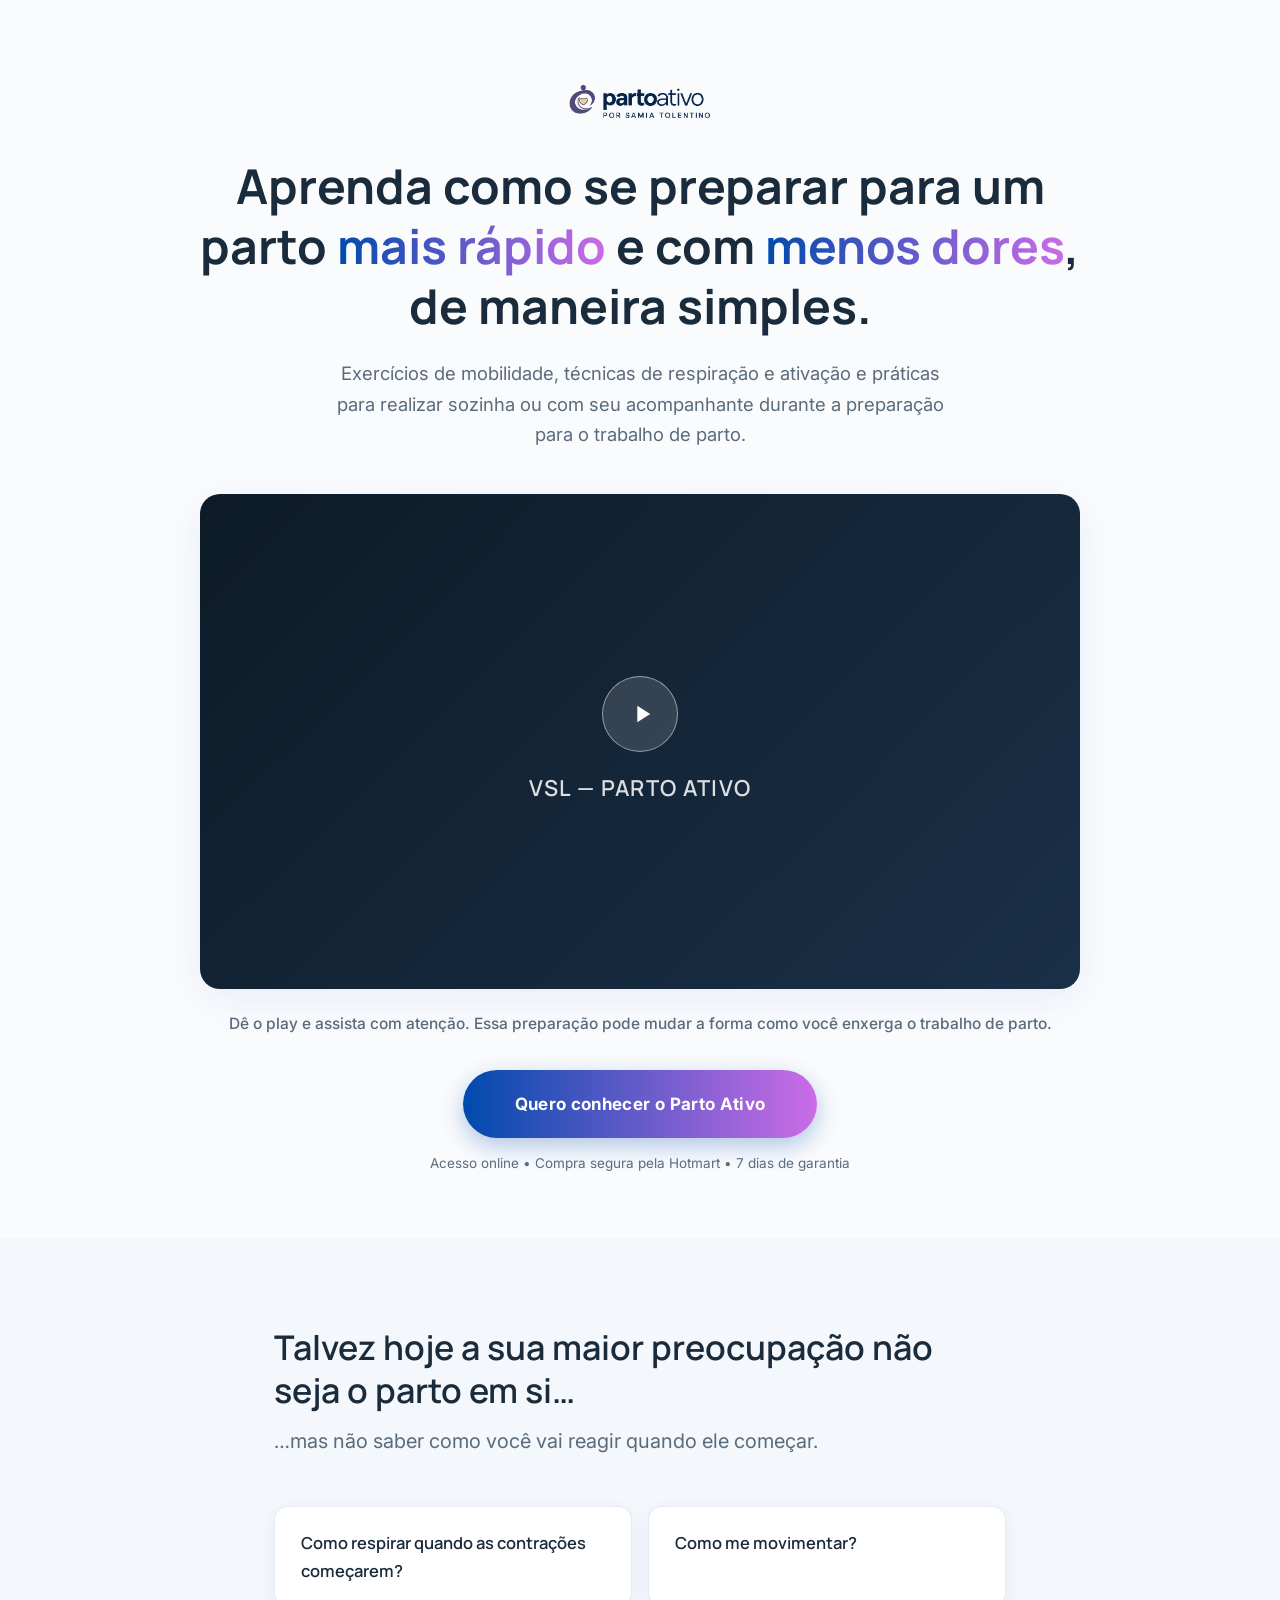
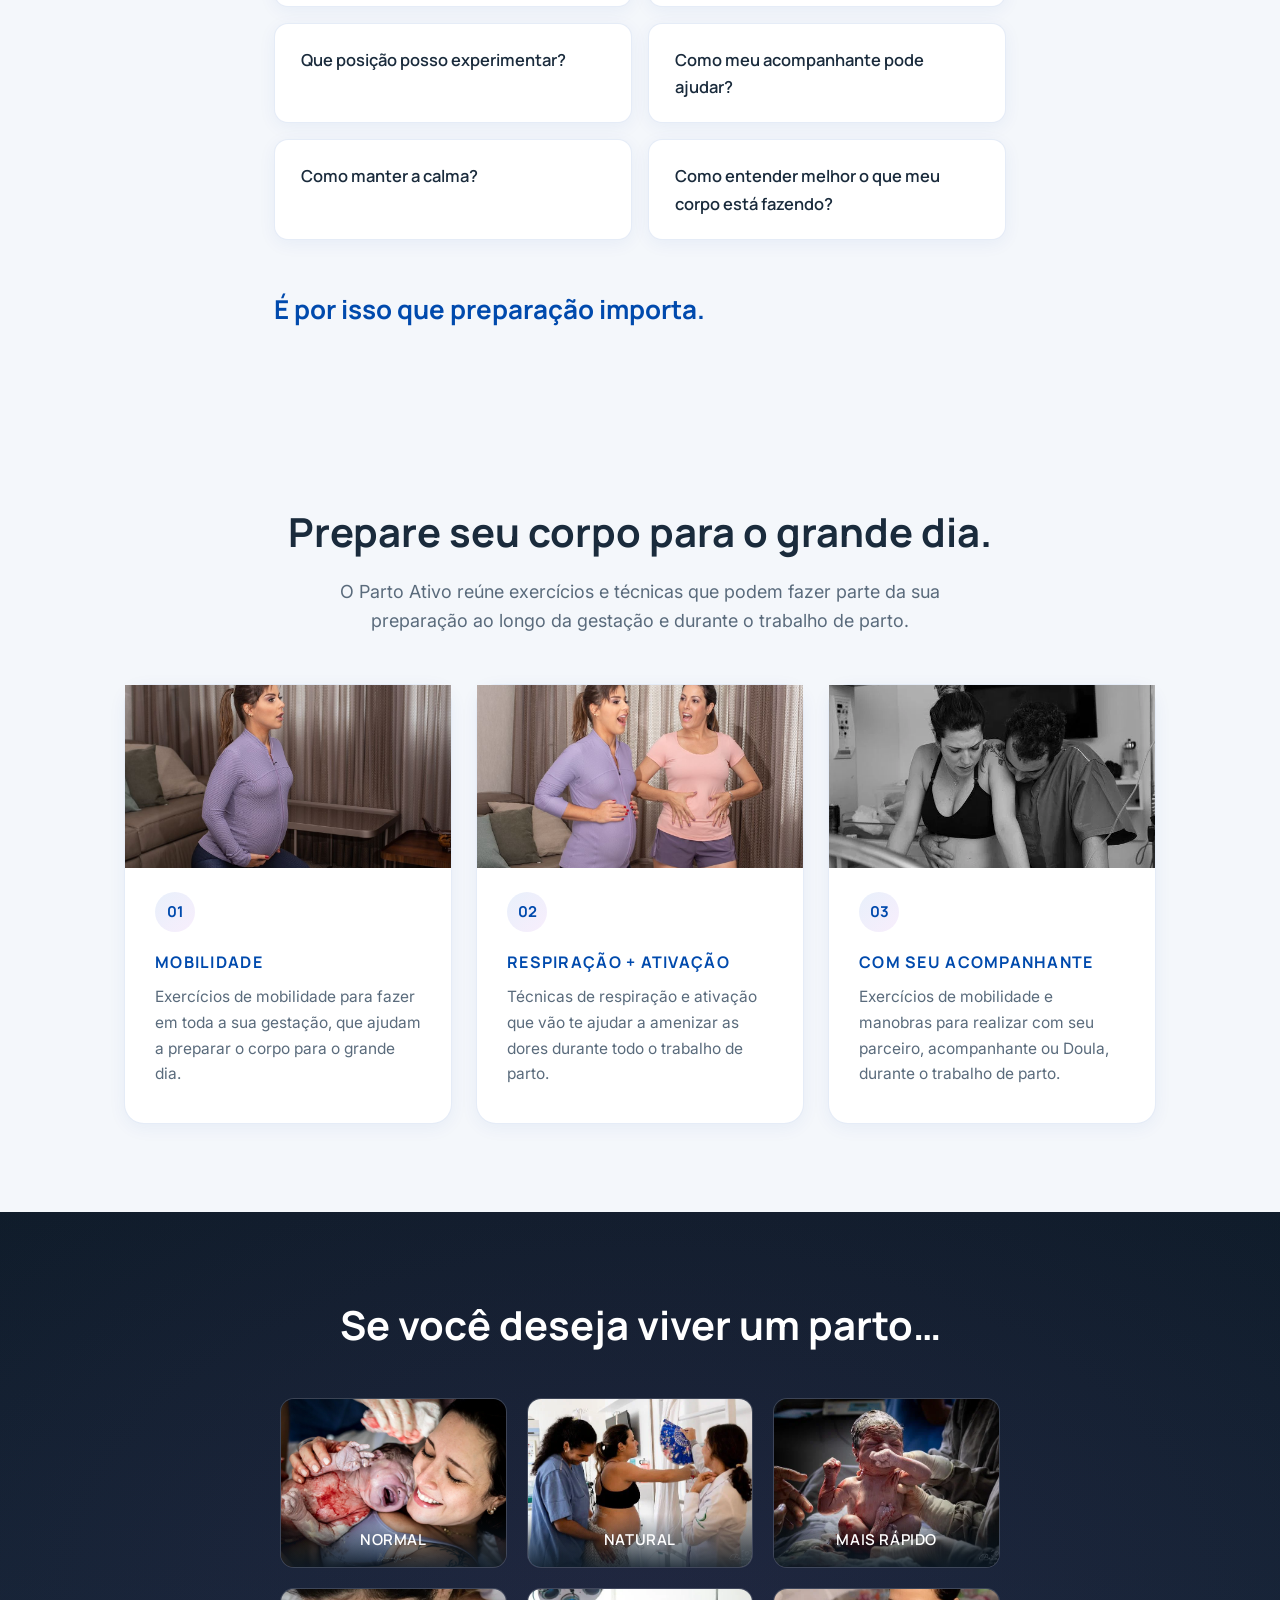
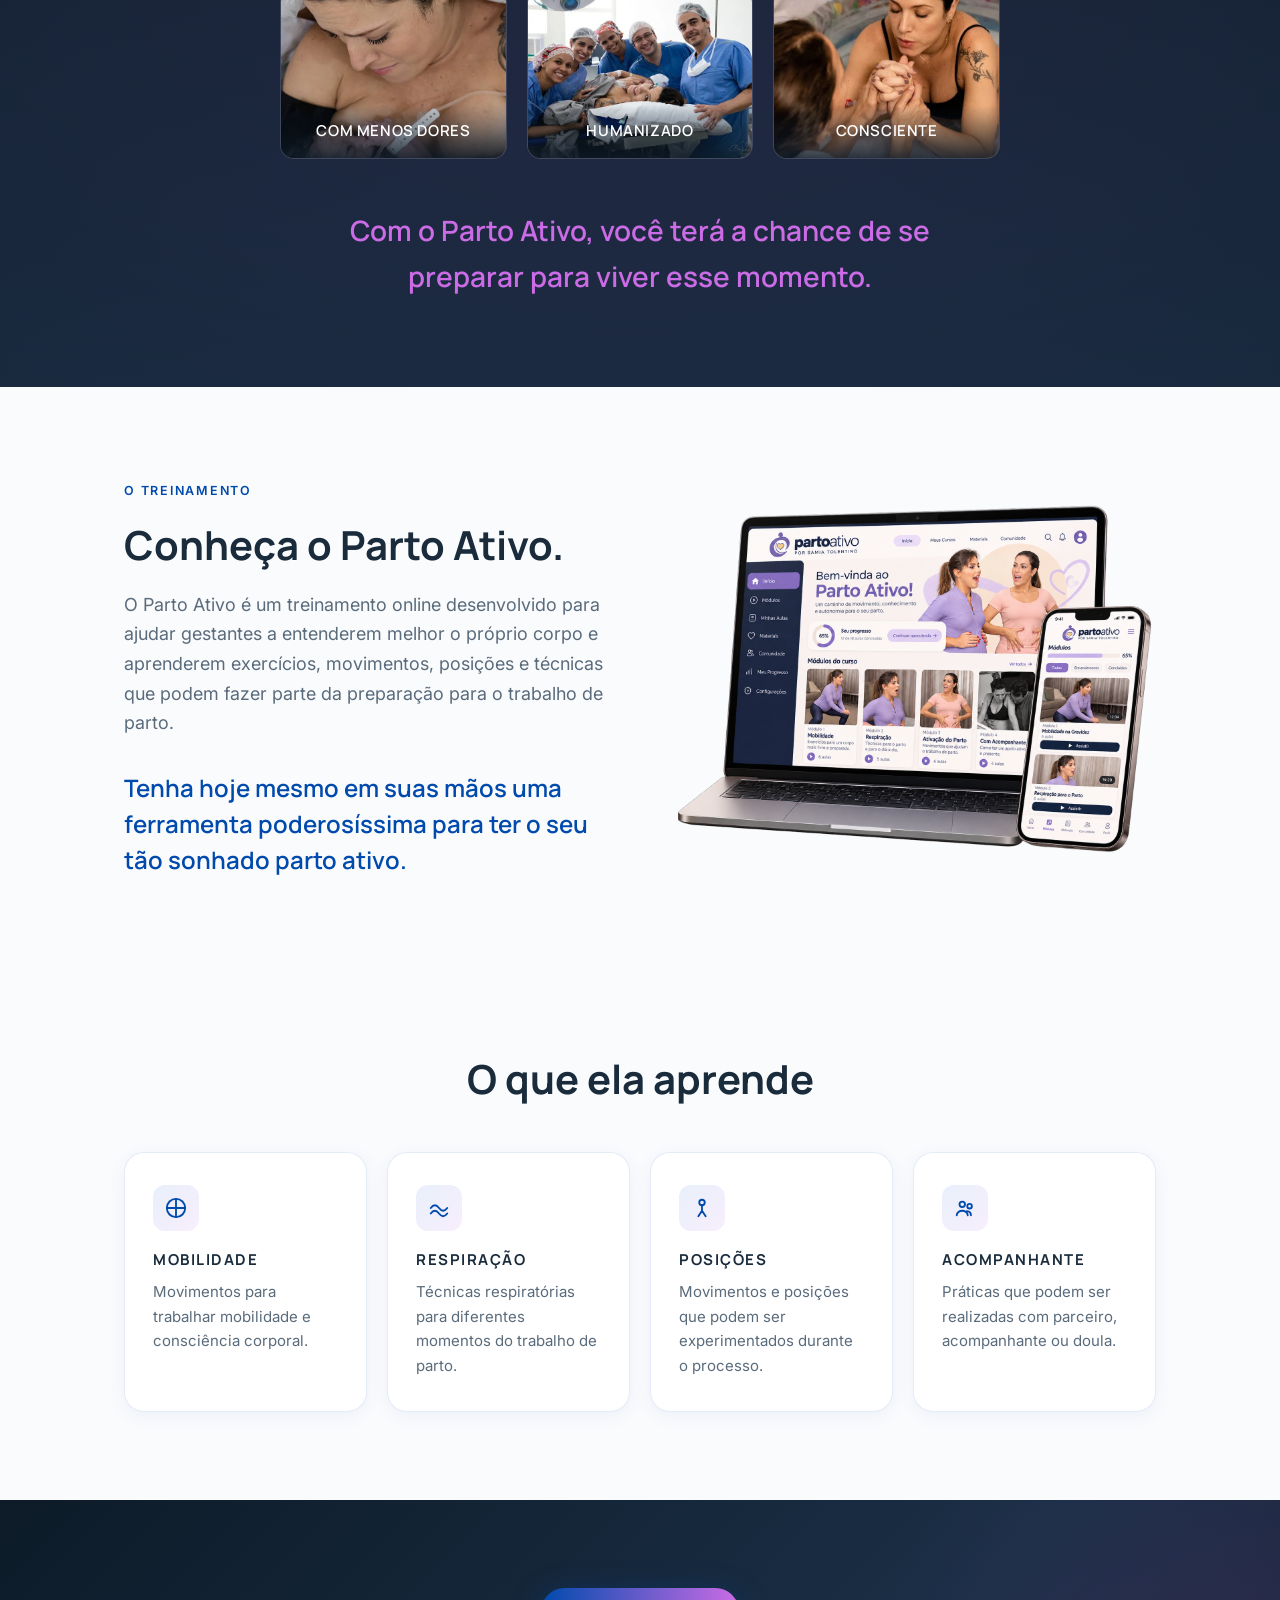
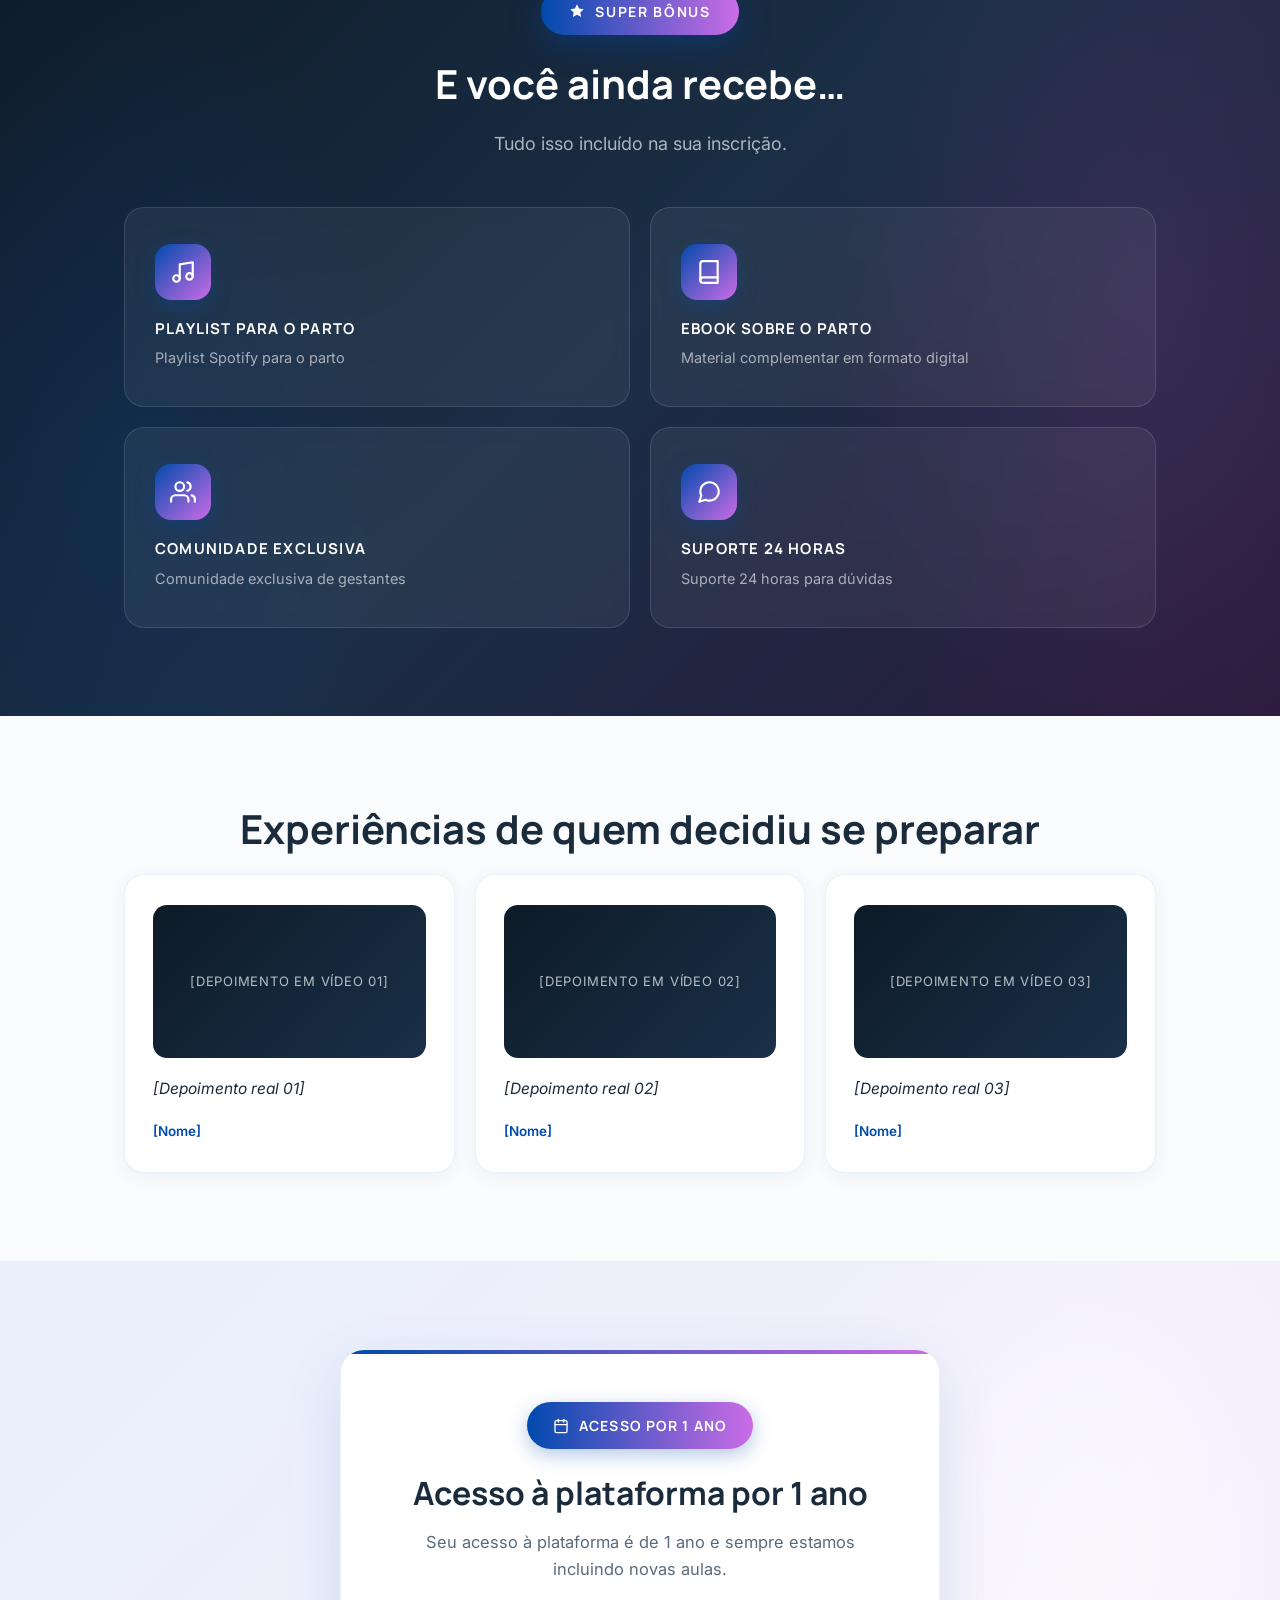
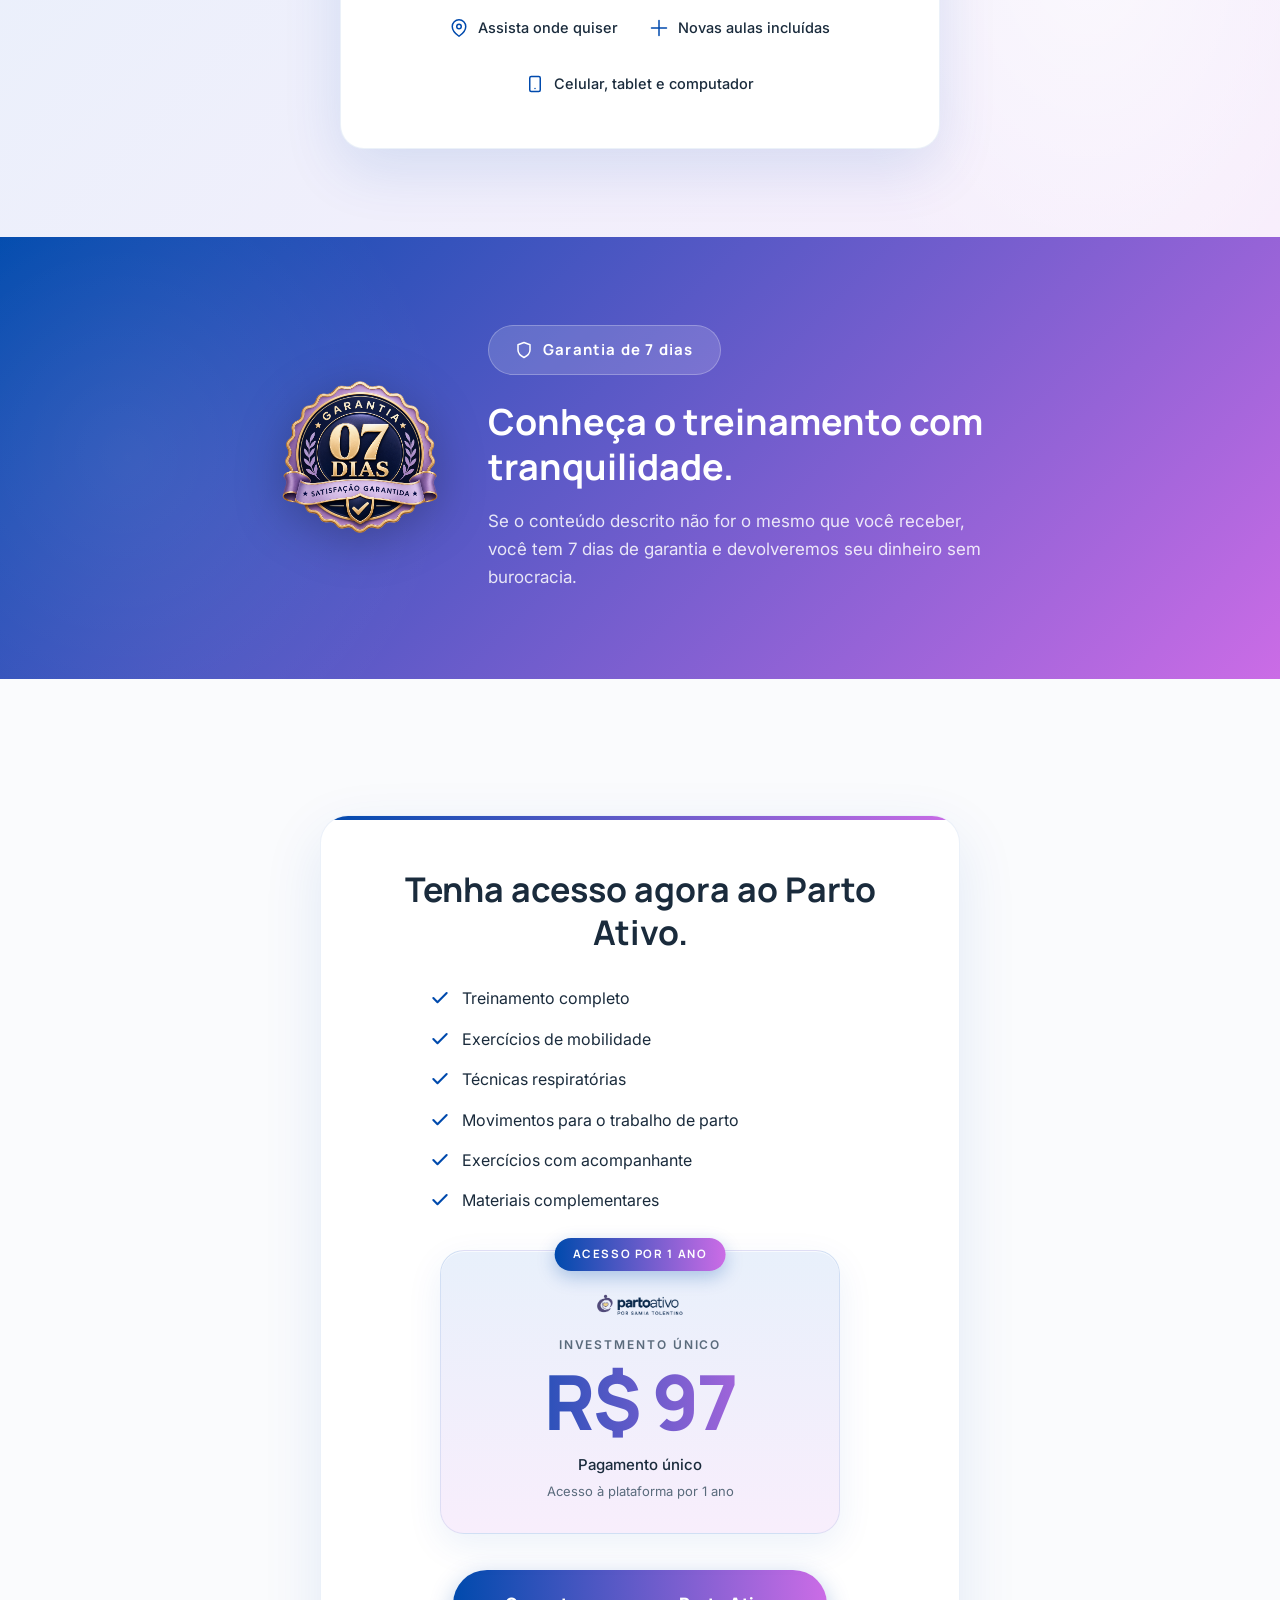
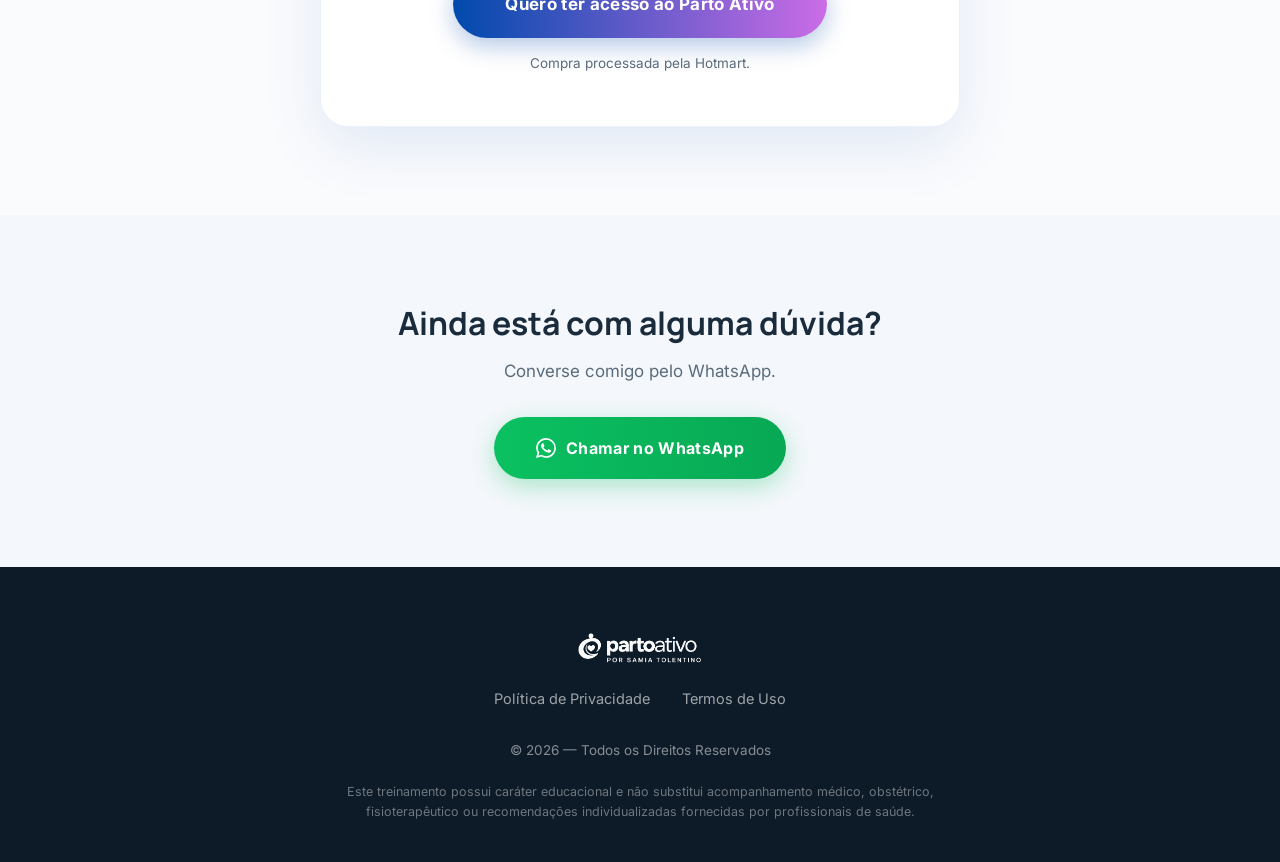
==== vsl/index.html @ 73ded520 "Add VSL landing page at /vsl" ====
<!DOCTYPE html>
<html lang="pt-BR">
<head>
  <base href="/vsl/">
  <meta charset="UTF-8">
  <meta name="viewport" content="width=device-width, initial-scale=1.0">
  <title>Parto Ativo — Aprenda como ter um parto mais rápido e com menos dores</title>
  <meta name="description" content="Exercícios de mobilidade, técnicas de respiração e ativação e práticas para realizar sozinha ou com seu acompanhante durante a preparação para o trabalho de parto.">
  <meta property="og:title" content="Parto Ativo — Samia Tolentino">
  <meta property="og:description" content="Aprenda como se preparar para um parto mais rápido e com menos dores, de maneira simples.">
  <meta property="og:type" content="website">
  <link rel="icon" type="image/png" href="favicon.png">
  <link rel="preconnect" href="https://fonts.googleapis.com">
  <link rel="preconnect" href="https://fonts.gstatic.com" crossorigin>
  <link href="https://fonts.googleapis.com/css2?family=Inter:wght@400;500;600&family=Manrope:wght@600;700;800&display=swap" rel="stylesheet">
  <style>
    :root {
      --blue: #004AAD;
      --blue-dark: #003A8A;
      --blue-light: #E8F0FB;
      --purple: #CB6CE6;
      --purple-dark: #A84EC4;
      --purple-light: #F8EEFC;
      --dark: #0D1B28;
      --text: #1A2B3C;
      --muted: #5A6B7C;
      --white: #FFFFFF;
      --bg: #FAFBFD;
      --cream: #F4F7FB;
      --radius: 20px;
      --radius-sm: 14px;
      --shadow: 0 10px 40px rgba(0, 74, 173, 0.08);
      --shadow-sm: 0 4px 18px rgba(0, 74, 173, 0.06);
      --font-title: 'Manrope', sans-serif;
      --font-body: 'Inter', sans-serif;
    }

    * { margin: 0; padding: 0; box-sizing: border-box; }

    html { scroll-behavior: smooth; }

    body {
      font-family: var(--font-body);
      background: var(--bg);
      color: var(--text);
      line-height: 1.65;
      font-size: 17px;
      -webkit-font-smoothing: antialiased;
    }

    h1, h2, h3, h4 {
      font-family: var(--font-title);
      line-height: 1.25;
      font-weight: 700;
      color: var(--text);
    }

    img { max-width: 100%; display: block; }

    .container {
      max-width: 1080px;
      margin: 0 auto;
      padding: 0 24px;
    }

    .container-narrow { max-width: 780px; }

    section { padding: 88px 0; }

    .eyebrow {
      display: inline-block;
      font-family: var(--font-body);
      font-size: 12.5px;
      font-weight: 600;
      letter-spacing: 0.14em;
      text-transform: uppercase;
      color: var(--blue);
      margin-bottom: 18px;
    }

    .section-title {
      font-size: clamp(28px, 4vw, 40px);
      margin-bottom: 20px;
    }

    .section-sub {
      color: var(--muted);
      font-size: 18px;
      max-width: 640px;
    }

    .center { text-align: center; }
    .center .section-sub { margin-left: auto; margin-right: auto; }

    .gradient-text {
      background: linear-gradient(90deg, var(--blue), var(--purple));
      -webkit-background-clip: text;
      background-clip: text;
      -webkit-text-fill-color: transparent;
    }

    /* ---------- Buttons ---------- */
    .btn {
      display: inline-flex;
      align-items: center;
      justify-content: center;
      gap: 10px;
      font-family: var(--font-body);
      font-weight: 700;
      font-size: 16px;
      letter-spacing: 0.02em;
      color: var(--white);
      background: linear-gradient(90deg, var(--blue), var(--purple));
      border: none;
      border-radius: 999px;
      padding: 18px 42px;
      cursor: pointer;
      text-decoration: none;
      transition: transform 0.25s ease, box-shadow 0.25s ease, filter 0.25s ease;
      box-shadow: 0 8px 24px rgba(0, 74, 173, 0.3);
    }

    .btn:hover {
      transform: translateY(-2px);
      box-shadow: 0 12px 32px rgba(0, 74, 173, 0.38);
      filter: brightness(1.06);
    }

    .btn:focus-visible {
      outline: 3px solid var(--purple);
      outline-offset: 3px;
    }

    .btn-xl { padding: 20px 52px; font-size: 17px; }

    .btn-whatsapp {
      background: linear-gradient(90deg, #0AC161, #08A854);
      box-shadow: 0 8px 24px rgba(10, 193, 97, 0.3);
    }

    .btn-whatsapp:hover {
      box-shadow: 0 12px 32px rgba(10, 193, 97, 0.38);
    }

    .microcopy {
      font-size: 13.5px;
      color: var(--muted);
      margin-top: 14px;
    }

    /* ---------- Barra de progresso ---------- */
    .scroll-progress {
      position: fixed;
      top: 0;
      left: 0;
      height: 3px;
      width: 100%;
      transform-origin: 0 50%;
      transform: scaleX(0);
      background: linear-gradient(90deg, var(--blue), var(--purple));
      z-index: 200;
      pointer-events: none;
    }

    /* ---------- Hero ---------- */
    .hero {
      padding: 72px 0 64px;
      text-align: center;
    }

    .hero-logo {
      height: 56px;
      width: auto;
      margin: 0 auto 28px;
    }

    .hero h1 {
      font-size: clamp(30px, 4.6vw, 48px);
      font-weight: 700;
      max-width: 880px;
      margin: 0 auto 22px;
    }

    .hero .subheadline {
      font-size: 18.5px;
      color: var(--muted);
      max-width: 640px;
      margin: 0 auto 44px;
    }

    .vsl-wrapper {
      max-width: 880px;
      margin: 0 auto;
    }

    .vsl-player {
      position: relative;
      width: 100%;
      aspect-ratio: 16 / 9;
      background: linear-gradient(135deg, var(--dark) 0%, #1A3048 100%);
      border-radius: var(--radius);
      overflow: hidden;
      box-shadow: var(--shadow);
      display: flex;
      align-items: center;
      justify-content: center;
    }

    .vsl-placeholder {
      color: rgba(255, 255, 255, 0.85);
      font-family: var(--font-title);
      font-weight: 600;
      font-size: clamp(16px, 2.4vw, 22px);
      letter-spacing: 0.06em;
      text-transform: uppercase;
      display: flex;
      flex-direction: column;
      align-items: center;
      gap: 18px;
      padding: 24px;
      text-align: center;
    }

    .vsl-play-btn {
      width: 76px;
      height: 76px;
      border-radius: 50%;
      background: rgba(255, 255, 255, 0.14);
      border: 1.5px solid rgba(255, 255, 255, 0.5);
      display: flex;
      align-items: center;
      justify-content: center;
      cursor: pointer;
      transition: background 0.25s ease, transform 0.25s ease;
      backdrop-filter: blur(4px);
    }

    .vsl-play-btn:hover { background: rgba(255, 255, 255, 0.26); transform: scale(1.06); }

    .vsl-play-btn svg { width: 28px; height: 28px; fill: #fff; margin-left: 4px; }

    .vsl-embed {
      position: absolute;
      inset: 0;
      width: 100%;
      height: 100%;
      border: 0;
      display: none;
    }

    .vsl-embed.active { display: block; }

    .vsl-microcopy {
      margin-top: 22px;
      font-size: 15.5px;
      color: var(--muted);
      font-weight: 500;
    }

    .hero-cta {
      margin-top: 34px;
      opacity: 0;
      transform: translateY(10px);
      transition: opacity 0.6s ease, transform 0.6s ease;
      pointer-events: none;
    }

    .hero-cta.visible {
      opacity: 1;
      transform: translateY(0);
      pointer-events: auto;
    }

    /* ---------- Promessa / Identificação ---------- */
    .promessa { background: var(--cream); }

    .promessa .lead {
      font-family: var(--font-title);
      font-size: clamp(24px, 3.4vw, 34px);
      font-weight: 600;
      max-width: 720px;
      margin-bottom: 14px;
    }

    .promessa .lead-continuation {
      font-size: 20px;
      color: var(--muted);
      margin-bottom: 48px;
    }

    .questions {
      display: grid;
      grid-template-columns: repeat(auto-fit, minmax(280px, 1fr));
      gap: 16px;
      max-width: 860px;
      margin-bottom: 48px;
    }

    .question-card {
      background: var(--white);
      border: 1px solid rgba(0, 74, 173, 0.1);
      border-radius: var(--radius-sm);
      padding: 22px 26px;
      font-family: var(--font-title);
      font-weight: 600;
      font-size: 16.5px;
      box-shadow: var(--shadow-sm);
      cursor: default;
      user-select: none;
      transition: transform 0.25s ease, box-shadow 0.25s ease, border-color 0.25s ease;
    }

    .question-card:hover {
      transform: translateY(-3px);
      box-shadow: var(--shadow);
      border-color: rgba(0, 74, 173, 0.25);
    }

    .promessa .closing {
      font-family: var(--font-title);
      font-size: clamp(20px, 2.6vw, 26px);
      font-weight: 700;
      color: var(--blue);
    }

    /* ---------- 3 Pilares ---------- */
    .pilares { background: var(--cream); }

    .pilares-grid {
      display: grid;
      grid-template-columns: repeat(auto-fit, minmax(280px, 1fr));
      gap: 24px;
      margin-top: 48px;
    }

    .pilar-card {
      background: var(--white);
      border: 1px solid rgba(0, 74, 173, 0.1);
      border-radius: var(--radius);
      padding: 36px 30px;
      box-shadow: var(--shadow-sm);
      transition: transform 0.25s ease, box-shadow 0.25s ease;
    }

    .pilar-card:hover {
      transform: translateY(-4px);
      box-shadow: var(--shadow);
    }

    .pilar-image {
      margin: -36px -30px 24px;
      overflow: hidden;
    }

    .pilar-image img {
      width: 100%;
      aspect-ratio: 16 / 9;
      object-fit: cover;
      object-position: center 30%;
      transition: transform 0.4s ease;
    }

    .pilar-card:hover .pilar-image img {
      transform: scale(1.04);
    }

    .pilar-number {
      display: inline-flex;
      align-items: center;
      justify-content: center;
      width: 40px;
      height: 40px;
      border-radius: 50%;
      background: linear-gradient(135deg, var(--blue-light), var(--purple-light));
      color: var(--blue);
      font-family: var(--font-title);
      font-weight: 700;
      font-size: 15px;
      margin-bottom: 20px;
    }

    .pilar-card h3 {
      font-size: 16px;
      letter-spacing: 0.08em;
      text-transform: uppercase;
      margin-bottom: 12px;
      color: var(--blue);
    }

    .pilar-card p { font-size: 15.5px; color: var(--muted); }

    /* ---------- Se você deseja ter um parto... ---------- */
    .desejos {
      background: linear-gradient(180deg, var(--dark) 0%, #16283C 100%);
      color: var(--white);
      text-align: center;
      position: relative;
      overflow: hidden;
    }

    .desejos::before {
      content: '';
      position: absolute;
      top: -50%;
      left: -50%;
      width: 200%;
      height: 200%;
      background: radial-gradient(ellipse at center, rgba(203, 108, 230, 0.08) 0%, transparent 60%);
      pointer-events: none;
    }

    .desejos .section-title { color: var(--white); }

    .desejos-grid {
      display: grid;
      grid-template-columns: repeat(3, 1fr);
      gap: 20px;
      max-width: 720px;
      margin: 48px auto 48px;
    }

    .desejo-item {
      position: relative;
      padding: 0;
      border: 1px solid rgba(255, 255, 255, 0.12);
      border-radius: var(--radius-sm);
      overflow: hidden;
      background: rgba(255, 255, 255, 0.04);
      backdrop-filter: blur(4px);
      transition: transform 0.3s ease, border-color 0.3s ease, box-shadow 0.3s ease;
    }

    .desejo-item img {
      width: 100%;
      height: 100%;
      object-fit: cover;
      aspect-ratio: 4 / 3;
      transition: transform 0.4s ease;
    }

    .desejo-item:hover {
      transform: translateY(-4px);
      border-color: rgba(203, 108, 230, 0.5);
      box-shadow: 0 12px 32px rgba(0, 0, 0, 0.3);
    }

    .desejo-item:hover img {
      transform: scale(1.05);
    }

    .desejo-label {
      position: absolute;
      bottom: 0;
      left: 0;
      right: 0;
      padding: 14px 16px;
      background: linear-gradient(transparent, rgba(13, 27, 40, 0.85));
      font-family: var(--font-title);
      font-weight: 600;
      font-size: 15px;
      letter-spacing: 0.04em;
      text-transform: uppercase;
      color: var(--white);
      text-align: center;
    }

    .desejos .closing {
      font-family: var(--font-title);
      font-size: clamp(20px, 2.8vw, 28px);
      font-weight: 600;
      color: var(--purple);
      max-width: 640px;
      margin: 0 auto;
    }

    /* ---------- Apresentação do Parto Ativo ---------- */
    .produto-grid {
      display: grid;
      grid-template-columns: 1fr 1fr;
      gap: 64px;
      align-items: center;
    }

    .produto .section-sub { margin-bottom: 32px; }

    .produto .ferramenta {
      font-family: var(--font-title);
      font-size: clamp(19px, 2.4vw, 24px);
      font-weight: 600;
      color: var(--blue);
      line-height: 1.5;
    }

    .produto-mockup {
      width: 100%;
      height: auto;
      display: block;
    }

    /* ---------- O que ela aprende ---------- */
    .cards {
      display: grid;
      grid-template-columns: repeat(auto-fit, minmax(220px, 1fr));
      gap: 20px;
      margin-top: 48px;
    }

    .card {
      background: var(--white);
      border: 1px solid rgba(0, 74, 173, 0.1);
      border-radius: var(--radius);
      padding: 32px 28px;
      box-shadow: var(--shadow-sm);
      transition: transform 0.25s ease, box-shadow 0.25s ease;
    }

    .card:hover {
      transform: translateY(-4px);
      box-shadow: var(--shadow);
    }

    .card-icon {
      width: 46px;
      height: 46px;
      border-radius: 12px;
      background: linear-gradient(135deg, var(--blue-light), var(--purple-light));
      display: flex;
      align-items: center;
      justify-content: center;
      margin-bottom: 20px;
    }

    .card-icon svg { width: 22px; height: 22px; stroke: var(--blue); }

    .card h3 {
      font-size: 15px;
      letter-spacing: 0.1em;
      text-transform: uppercase;
      margin-bottom: 10px;
    }

    .card p { font-size: 15px; color: var(--muted); }

    /* ---------- Super Bônus ---------- */
    .bonus {
      background: linear-gradient(135deg, var(--dark) 0%, #1A2E45 50%, #2A1A3A 100%);
      color: var(--white);
      position: relative;
      overflow: hidden;
    }

    .bonus::before {
      content: '';
      position: absolute;
      top: -30%;
      right: -20%;
      width: 60%;
      height: 160%;
      background: radial-gradient(ellipse at center, rgba(203, 108, 230, 0.12) 0%, transparent 60%);
      pointer-events: none;
    }

    .bonus::after {
      content: '';
      position: absolute;
      bottom: -40%;
      left: -15%;
      width: 50%;
      height: 140%;
      background: radial-gradient(ellipse at center, rgba(0, 74, 173, 0.15) 0%, transparent 60%);
      pointer-events: none;
    }

    .bonus .section-title { color: var(--white); }

    .bonus .section-sub { color: rgba(255, 255, 255, 0.65); }

    .bonus-badge {
      display: inline-flex;
      align-items: center;
      gap: 10px;
      background: linear-gradient(90deg, var(--blue), var(--purple));
      border-radius: 999px;
      padding: 12px 28px;
      font-family: var(--font-title);
      font-weight: 700;
      font-size: 14px;
      letter-spacing: 0.12em;
      text-transform: uppercase;
      color: var(--white);
      margin-bottom: 24px;
      box-shadow: 0 8px 32px rgba(0, 74, 173, 0.4);
    }

    .bonus-grid {
      display: grid;
      grid-template-columns: repeat(2, 1fr);
      gap: 20px;
      margin-top: 48px;
      position: relative;
      z-index: 1;
    }

    .bonus-card {
      background: rgba(255, 255, 255, 0.06);
      border: 1px solid rgba(255, 255, 255, 0.12);
      border-radius: var(--radius);
      padding: 36px 30px;
      backdrop-filter: blur(8px);
      transition: transform 0.3s ease, background 0.3s ease, border-color 0.3s ease;
    }

    .bonus-card:hover {
      transform: translateY(-6px);
      background: rgba(255, 255, 255, 0.1);
      border-color: rgba(203, 108, 230, 0.4);
    }

    .bonus-icon {
      width: 56px;
      height: 56px;
      border-radius: 16px;
      background: linear-gradient(135deg, var(--blue), var(--purple));
      display: flex;
      align-items: center;
      justify-content: center;
      margin-bottom: 20px;
      box-shadow: 0 6px 20px rgba(0, 74, 173, 0.35);
    }

    .bonus-icon svg { width: 26px; height: 26px; stroke: var(--white); }

    .bonus-card h3 {
      font-size: 15px;
      letter-spacing: 0.08em;
      text-transform: uppercase;
      margin-bottom: 8px;
      color: var(--white);
    }

    .bonus-card p { font-size: 14.5px; color: rgba(255, 255, 255, 0.6); }

    @media (max-width: 640px) {
      .bonus-grid { grid-template-columns: 1fr; }
    }

    /* ---------- Depoimentos ---------- */
    .depoimentos .section-sub { margin-bottom: 48px; }

    .testimonials {
      display: grid;
      grid-template-columns: repeat(auto-fit, minmax(280px, 1fr));
      gap: 20px;
    }

    .testimonial {
      background: var(--white);
      border-radius: var(--radius);
      padding: 30px 28px;
      box-shadow: var(--shadow-sm);
      border: 1px solid rgba(0, 74, 173, 0.08);
      display: flex;
      flex-direction: column;
      gap: 18px;
    }

    .testimonial-video {
      aspect-ratio: 16 / 9;
      border-radius: var(--radius-sm);
      background: linear-gradient(135deg, var(--dark), #1A3048);
      display: flex;
      align-items: center;
      justify-content: center;
      color: rgba(255,255,255,0.7);
      font-size: 13px;
      letter-spacing: 0.06em;
      text-transform: uppercase;
    }

    .testimonial-text {
      font-size: 15.5px;
      color: var(--text);
      font-style: italic;
    }

    .testimonial-author {
      font-size: 13.5px;
      font-weight: 600;
      color: var(--blue);
    }

    /* ---------- Acesso 1 ano ---------- */
    .acesso {
      background: linear-gradient(135deg, var(--blue-light) 0%, var(--purple-light) 100%);
      position: relative;
      overflow: hidden;
    }

    .acesso::before {
      content: '';
      position: absolute;
      top: -30%;
      right: -10%;
      width: 50%;
      height: 160%;
      background: radial-gradient(ellipse at center, rgba(255, 255, 255, 0.6) 0%, transparent 60%);
      pointer-events: none;
    }

    .acesso .container { position: relative; z-index: 1; }

    .acesso-card {
      max-width: 600px;
      margin: 0 auto;
      background: var(--white);
      border-radius: 24px;
      box-shadow: 0 20px 60px rgba(0, 74, 173, 0.12);
      border: 1px solid rgba(0, 74, 173, 0.08);
      padding: 52px 48px;
      text-align: center;
      position: relative;
      overflow: hidden;
    }

    .acesso-card::before {
      content: '';
      position: absolute;
      top: 0;
      left: 0;
      right: 0;
      height: 4px;
      background: linear-gradient(90deg, var(--blue), var(--purple));
    }

    .acesso-badge {
      display: inline-flex;
      align-items: center;
      gap: 10px;
      background: linear-gradient(90deg, var(--blue), var(--purple));
      border-radius: 999px;
      padding: 12px 26px;
      font-family: var(--font-title);
      font-weight: 700;
      font-size: 14px;
      letter-spacing: 0.08em;
      text-transform: uppercase;
      color: var(--white);
      margin-bottom: 24px;
      box-shadow: 0 6px 20px rgba(0, 74, 173, 0.3);
    }

    .acesso-card h2 {
      font-size: clamp(24px, 3.2vw, 32px);
      margin-bottom: 16px;
    }

    .acesso-card p {
      color: var(--muted);
      font-size: 16.5px;
    }

    .acesso-features {
      display: flex;
      justify-content: center;
      gap: 32px;
      margin-top: 32px;
      flex-wrap: wrap;
    }

    .acesso-feature {
      display: flex;
      align-items: center;
      gap: 10px;
      font-size: 14.5px;
      font-weight: 500;
      color: var(--text);
    }

    .acesso-feature svg {
      width: 18px;
      height: 18px;
      stroke: var(--blue);
      flex-shrink: 0;
    }

    /* ---------- Garantia ---------- */
    .garantia {
      background: linear-gradient(135deg, var(--blue) 0%, var(--purple) 100%);
      color: var(--white);
      text-align: center;
      position: relative;
      overflow: hidden;
    }

    .garantia::before {
      content: '';
      position: absolute;
      top: -40%;
      left: -20%;
      width: 60%;
      height: 180%;
      background: radial-gradient(ellipse at center, rgba(255, 255, 255, 0.08) 0%, transparent 60%);
      pointer-events: none;
    }

    .garantia .container { position: relative; z-index: 1; }

    .garantia-inner {
      max-width: 720px;
      margin: 0 auto;
      display: flex;
      align-items: center;
      gap: 48px;
      text-align: left;
    }

    .garantia-seal {
      width: 160px;
      height: auto;
      flex-shrink: 0;
      filter: drop-shadow(0 8px 24px rgba(0, 0, 0, 0.25));
    }

    .garantia-content {
      flex: 1;
    }

    .garantia-badge {
      display: inline-flex;
      align-items: center;
      gap: 10px;
      background: rgba(255, 255, 255, 0.15);
      border: 1px solid rgba(255, 255, 255, 0.25);
      border-radius: 999px;
      padding: 12px 26px;
      font-family: var(--font-title);
      font-weight: 700;
      font-size: 15px;
      letter-spacing: 0.08em;
      margin-bottom: 24px;
    }

    .garantia h2 { color: var(--white); font-size: clamp(26px, 3.4vw, 36px); margin-bottom: 18px; }

    .garantia p {
      color: rgba(255, 255, 255, 0.85);
      max-width: 560px;
      margin: 0 auto;
      font-size: 17px;
    }

    /* ---------- Oferta ---------- */
    .oferta-card {
      max-width: 640px;
      margin: 48px auto 0;
      background: var(--white);
      border-radius: 28px;
      box-shadow: 0 20px 60px rgba(0, 74, 173, 0.1);
      border: 1px solid rgba(0, 74, 173, 0.08);
      padding: 52px 48px;
      text-align: center;
      position: relative;
      overflow: hidden;
    }

    .oferta-card::before {
      content: '';
      position: absolute;
      top: 0;
      left: 0;
      right: 0;
      height: 4px;
      background: linear-gradient(90deg, var(--blue), var(--purple));
    }

    .oferta-card h2 { font-size: clamp(26px, 3.4vw, 34px); margin-bottom: 32px; }

    .oferta-list {
      list-style: none;
      text-align: left;
      max-width: 420px;
      margin: 0 auto 36px;
      display: grid;
      gap: 14px;
    }

    .oferta-list li {
      display: flex;
      align-items: flex-start;
      gap: 12px;
      font-size: 16px;
    }

    .oferta-list svg {
      flex-shrink: 0;
      width: 20px;
      height: 20px;
      margin-top: 3px;
      stroke: var(--blue);
    }

    .price-section {
      position: relative;
      margin: 8px auto 36px;
      max-width: 400px;
      padding: 36px 32px 30px;
      border-radius: 24px;
      background: linear-gradient(180deg, var(--blue-light) 0%, var(--purple-light) 100%);
      border: 1px solid rgba(0, 74, 173, 0.1);
      box-shadow: inset 0 1px 0 rgba(255, 255, 255, 0.7), 0 12px 36px rgba(0, 74, 173, 0.08);
    }

    .price-logo {
      height: 34px;
      width: auto;
      margin: 0 auto 14px;
    }

    .price-label {
      font-size: 12px;
      font-weight: 600;
      letter-spacing: 0.16em;
      text-transform: uppercase;
      color: var(--muted);
      margin-bottom: 8px;
    }

    .price {
      font-family: var(--font-title);
      font-size: clamp(56px, 9vw, 76px);
      font-weight: 800;
      line-height: 1;
      letter-spacing: -0.03em;
      background: linear-gradient(90deg, var(--blue), var(--purple));
      -webkit-background-clip: text;
      background-clip: text;
      -webkit-text-fill-color: transparent;
      margin-bottom: 14px;
    }

    .price-installments {
      font-size: 15px;
      font-weight: 500;
      color: var(--text);
      margin-bottom: 4px;
    }

    .price-note {
      font-size: 13px;
      color: var(--muted);
    }

    .price-pill {
      position: absolute;
      top: -13px;
      left: 50%;
      transform: translateX(-50%);
      background: linear-gradient(90deg, var(--blue), var(--purple));
      color: var(--white);
      font-family: var(--font-title);
      font-size: 11.5px;
      font-weight: 700;
      letter-spacing: 0.14em;
      text-transform: uppercase;
      padding: 7px 18px;
      border-radius: 999px;
      white-space: nowrap;
      box-shadow: 0 6px 18px rgba(0, 74, 173, 0.28);
    }

    /* ---------- WhatsApp ---------- */
    .whatsapp-section { background: var(--cream); text-align: center; }

    .whatsapp-section h2 { font-size: clamp(24px, 3.2vw, 32px); margin-bottom: 14px; }

    .whatsapp-section p { color: var(--muted); margin-bottom: 32px; }

    /* ---------- Footer ---------- */
    footer {
      background: var(--dark);
      color: rgba(255, 255, 255, 0.7);
      padding: 56px 0 40px;
      text-align: center;
    }

    .footer-logo {
      height: 48px;
      width: auto;
      margin: 0 auto 16px;
    }

    .footer-brand {
      font-family: var(--font-title);
      font-weight: 700;
      font-size: 18px;
      color: var(--white);
      margin-bottom: 20px;
    }

    .footer-links {
      display: flex;
      justify-content: center;
      gap: 32px;
      margin-bottom: 28px;
      flex-wrap: wrap;
    }

    .footer-links a {
      color: rgba(255, 255, 255, 0.6);
      font-size: 14.5px;
      text-decoration: none;
      transition: color 0.2s ease;
    }

    .footer-links a:hover { color: var(--purple); }

    .footer-copy { font-size: 13.5px; color: rgba(255, 255, 255, 0.5); margin-bottom: 20px; }

    .footer-disclaimer {
      font-size: 12.5px;
      color: rgba(255, 255, 255, 0.4);
      max-width: 640px;
      margin: 0 auto;
      line-height: 1.6;
    }

    /* ---------- Sticky CTA mobile ---------- */
    .sticky-cta {
      position: fixed;
      left: 0;
      right: 0;
      bottom: 0;
      z-index: 100;
      padding: 14px 20px calc(14px + env(safe-area-inset-bottom));
      background: rgba(250, 251, 253, 0.96);
      backdrop-filter: blur(10px);
      border-top: 1px solid rgba(0, 74, 173, 0.12);
      transform: translateY(110%);
      transition: transform 0.35s ease;
    }

    .sticky-cta.visible { transform: translateY(0); }

    .sticky-cta .btn { width: 100%; padding: 16px 24px; }

    /* ---------- Animações de entrada ---------- */
    .reveal {
      opacity: 0;
      transform: translateY(24px);
      transition: opacity 0.7s ease, transform 0.7s ease;
    }

    .reveal.in { opacity: 1; transform: translateY(0); }

    /* ---------- Responsivo ---------- */
    @media (max-width: 860px) {
      section { padding: 64px 0; }
      .hero { padding: 48px 0 48px; }
      .produto-grid { grid-template-columns: 1fr; gap: 40px; }
      .desejos-grid { grid-template-columns: repeat(2, 1fr); }
      .oferta-card { padding: 40px 26px; }
      .acesso-card { padding: 36px 26px; }
    }

    @media (max-width: 640px) {
      .garantia-inner {
        flex-direction: column;
        text-align: center;
        gap: 28px;
      }

      .garantia-seal {
        width: 120px;
      }

      .garantia-content {
        text-align: center;
      }
    }

    @media (max-width: 480px) {
      .desejos-grid { grid-template-columns: 1fr 1fr; gap: 12px; }
      .desejo-item { padding: 18px 12px; font-size: 14px; }
    }

    @media (min-width: 861px) {
      .sticky-cta { display: none; }
    }

    @media (prefers-reduced-motion: reduce) {
      *, *::before, *::after {
        animation-duration: 0.01ms !important;
        transition-duration: 0.01ms !important;
      }
      html { scroll-behavior: auto; }
      .reveal { opacity: 1; transform: none; }
    }
  </style>
</head>
<body>

  <div class="scroll-progress" id="scrollProgress" role="progressbar" aria-label="Progresso da leitura" aria-valuemin="0" aria-valuemax="100"></div>

  <!-- ============ 01. HERO + VSL ============ -->
  <header class="hero">
    <div class="container">
      <img src="Logo Partoativo.png" alt="Parto Ativo" class="hero-logo">
      <h1>Aprenda como se preparar para um parto <span class="gradient-text">mais rápido</span> e com <span class="gradient-text">menos dores</span>, de maneira simples.</h1>
      <p class="subheadline">Exercícios de mobilidade, técnicas de respiração e ativação e práticas para realizar sozinha ou com seu acompanhante durante a preparação para o trabalho de parto.</p>

      <div class="vsl-wrapper">
        <div class="vsl-player" id="vslPlayer">
          <div class="vsl-placeholder" id="vslPlaceholder">
            <button class="vsl-play-btn" id="vslPlayBtn" aria-label="Reproduzir vídeo">
              <svg viewBox="0 0 24 24"><path d="M8 5v14l11-7z"/></svg>
            </button>
            <span>VSL — Parto Ativo</span>
          </div>
          <!-- Substitua o src abaixo pelo embed real da VSL -->
          <iframe id="vslEmbed" class="vsl-embed" src="" title="VSL Parto Ativo" allow="autoplay; encrypted-media" allowfullscreen></iframe>
        </div>
        <p class="vsl-microcopy">Dê o play e assista com atenção. Essa preparação pode mudar a forma como você enxerga o trabalho de parto.</p>
      </div>

      <div class="hero-cta" id="heroCta">
        <a class="btn btn-xl" href="https://pay.hotmart.com/W79517181N?off=9f0wvm5w" target="_blank" rel="noopener">Quero conhecer o Parto Ativo</a>
        <p class="microcopy">Acesso online • Compra segura pela Hotmart • 7 dias de garantia</p>
      </div>
    </div>
  </header>

  <main>
    <!-- Âncora para o sticky CTA mobile -->
    <div id="vslEndAnchor" aria-hidden="true"></div>

    <!-- ============ 03. PROMESSA / IDENTIFICAÇÃO ============ -->
    <section class="promessa">
      <div class="container container-narrow">
        <h2 class="lead reveal">Talvez hoje a sua maior preocupação não seja o parto em si…</h2>
        <p class="lead-continuation reveal">…mas não saber como você vai reagir quando ele começar.</p>

        <div class="questions">
          <div class="question-card reveal">Como respirar quando as contrações começarem?</div>
          <div class="question-card reveal">Como me movimentar?</div>
          <div class="question-card reveal">Que posição posso experimentar?</div>
          <div class="question-card reveal">Como meu acompanhante pode ajudar?</div>
          <div class="question-card reveal">Como manter a calma?</div>
          <div class="question-card reveal">Como entender melhor o que meu corpo está fazendo?</div>
        </div>

        <p class="closing reveal">É por isso que preparação importa.</p>
      </div>
    </section>

    <!-- ============ 05-07. OS 3 PILARES ============ -->
    <section class="pilares">
      <div class="container">
        <div class="center">
          <h2 class="section-title reveal">Prepare seu corpo para o grande dia.</h2>
          <p class="section-sub reveal">O Parto Ativo reúne exercícios e técnicas que podem fazer parte da sua preparação ao longo da gestação e durante o trabalho de parto.</p>
        </div>
        <div class="pilares-grid">
          <div class="pilar-card reveal">
            <div class="pilar-image">
              <img src="exercicios mobilidade.jpeg" alt="Exercícios de mobilidade" loading="lazy">
            </div>
            <span class="pilar-number">01</span>
            <h3>Mobilidade</h3>
            <p>Exercícios de mobilidade para fazer em toda a sua gestação, que ajudam a preparar o corpo para o grande dia.</p>
          </div>
          <div class="pilar-card reveal">
            <div class="pilar-image">
              <img src="exercicios respiração.jpeg" alt="Técnicas de respiração e ativação" loading="lazy">
            </div>
            <span class="pilar-number">02</span>
            <h3>Respiração + Ativação</h3>
            <p>Técnicas de respiração e ativação que vão te ajudar a amenizar as dores durante todo o trabalho de parto.</p>
          </div>
          <div class="pilar-card reveal">
            <div class="pilar-image">
              <img src="exercicios realizar com seu parceiro.webp" alt="Exercícios com acompanhante" loading="lazy">
            </div>
            <span class="pilar-number">03</span>
            <h3>Com seu acompanhante</h3>
            <p>Exercícios de mobilidade e manobras para realizar com seu parceiro, acompanhante ou Doula, durante o trabalho de parto.</p>
          </div>
        </div>
      </div>
    </section>

    <!-- ============ 08-09. SE VOCÊ DESEJA TER UM PARTO... ============ -->
    <section class="desejos">
      <div class="container">
        <h2 class="section-title reveal">Se você deseja viver um parto…</h2>
        <div class="desejos-grid">
          <div class="desejo-item reveal">
            <img src="normal.webp" alt="Parto normal" loading="lazy">
            <span class="desejo-label">Normal</span>
          </div>
          <div class="desejo-item reveal">
            <img src="natural.webp" alt="Parto natural" loading="lazy">
            <span class="desejo-label">Natural</span>
          </div>
          <div class="desejo-item reveal">
            <img src="mais rápido.webp" alt="Parto mais rápido" loading="lazy">
            <span class="desejo-label">Mais rápido</span>
          </div>
          <div class="desejo-item reveal">
            <img src="com menos dores.webp" alt="Parto com menos dores" loading="lazy">
            <span class="desejo-label">Com menos dores</span>
          </div>
          <div class="desejo-item reveal">
            <img src="humanizado.webp" alt="Parto humanizado" loading="lazy">
            <span class="desejo-label">Humanizado</span>
          </div>
          <div class="desejo-item reveal">
            <img src="consciente.webp" alt="Parto consciente" loading="lazy">
            <span class="desejo-label">Consciente</span>
          </div>
        </div>
        <p class="closing reveal">Com o Parto Ativo, você terá a chance de se preparar para viver esse momento.</p>
      </div>
    </section>

    <!-- ============ 10. APRESENTAÇÃO DO PARTO ATIVO ============ -->
    <section class="produto">
      <div class="container">
        <div class="produto-grid">
          <div class="reveal">
            <span class="eyebrow">O treinamento</span>
            <h2 class="section-title">Conheça o Parto Ativo.</h2>
            <p class="section-sub">O Parto Ativo é um treinamento online desenvolvido para ajudar gestantes a entenderem melhor o próprio corpo e aprenderem exercícios, movimentos, posições e técnicas que podem fazer parte da preparação para o trabalho de parto.</p>
            <p class="ferramenta">Tenha hoje mesmo em suas mãos uma ferramenta poderosíssima para ter o seu tão sonhado parto ativo.</p>
          </div>
          <div class="reveal">
            <img src="mockup parto ativo.png" alt="Mockup do treinamento Parto Ativo" class="produto-mockup" loading="lazy">
          </div>
        </div>
      </div>
    </section>

    <!-- ============ 11. BENEFÍCIOS / OFERTA ============ -->
    <section>
      <div class="container">
        <div class="center">
          <h2 class="section-title reveal">O que ela aprende</h2>
        </div>
        <div class="cards">
          <div class="card reveal">
            <div class="card-icon">
              <svg viewBox="0 0 24 24" fill="none" stroke-width="2" stroke-linecap="round" stroke-linejoin="round"><path d="M12 2v20M2 12h20"/><circle cx="12" cy="12" r="10"/></svg>
            </div>
            <h3>Mobilidade</h3>
            <p>Movimentos para trabalhar mobilidade e consciência corporal.</p>
          </div>
          <div class="card reveal">
            <div class="card-icon">
              <svg viewBox="0 0 24 24" fill="none" stroke-width="2" stroke-linecap="round" stroke-linejoin="round"><path d="M3 12c3-4 6-4 9 0s6 4 9 0"/><path d="M3 18c3-4 6-4 9 0s6 4 9 0"/></svg>
            </div>
            <h3>Respiração</h3>
            <p>Técnicas respiratórias para diferentes momentos do trabalho de parto.</p>
          </div>
          <div class="card reveal">
            <div class="card-icon">
              <svg viewBox="0 0 24 24" fill="none" stroke-width="2" stroke-linecap="round" stroke-linejoin="round"><circle cx="12" cy="6" r="3"/><path d="M12 9v6M8 21l4-6 4 6"/></svg>
            </div>
            <h3>Posições</h3>
            <p>Movimentos e posições que podem ser experimentados durante o processo.</p>
          </div>
          <div class="card reveal">
            <div class="card-icon">
              <svg viewBox="0 0 24 24" fill="none" stroke-width="2" stroke-linecap="round" stroke-linejoin="round"><circle cx="9" cy="8" r="3"/><circle cx="17" cy="10" r="2.5"/><path d="M3 20c0-3 3-5 6-5s6 2 6 5M14 15.5c2.5.3 4.5 2 4.5 4.5"/></svg>
            </div>
            <h3>Acompanhante</h3>
            <p>Práticas que podem ser realizadas com parceiro, acompanhante ou doula.</p>
          </div>
        </div>
      </div>
    </section>

    <!-- ============ 12. SUPER BÔNUS ============ -->
    <section class="bonus">
      <div class="container">
        <div class="center">
          <span class="bonus-badge reveal">
            <svg width="16" height="16" viewBox="0 0 24 24" fill="currentColor"><path d="M12 2l3.09 6.26L22 9.27l-5 4.87 1.18 6.88L12 17.77l-6.18 3.25L7 14.14 2 9.27l6.91-1.01L12 2z"/></svg>
            Super Bônus
          </span>
          <h2 class="section-title reveal">E você ainda recebe…</h2>
          <p class="section-sub reveal">Tudo isso incluído na sua inscrição.</p>
        </div>
        <div class="bonus-grid">
          <div class="bonus-card reveal">
            <div class="bonus-icon">
              <svg viewBox="0 0 24 24" fill="none" stroke-width="2" stroke-linecap="round" stroke-linejoin="round"><path d="M9 18V5l12-2v13"/><circle cx="6" cy="18" r="3"/><circle cx="18" cy="16" r="3"/></svg>
            </div>
            <h3>Playlist para o parto</h3>
            <p>Playlist Spotify para o parto</p>
          </div>
          <div class="bonus-card reveal">
            <div class="bonus-icon">
              <svg viewBox="0 0 24 24" fill="none" stroke-width="2" stroke-linecap="round" stroke-linejoin="round"><path d="M4 19.5A2.5 2.5 0 016.5 17H20"/><path d="M6.5 2H20v20H6.5A2.5 2.5 0 014 19.5v-15A2.5 2.5 0 016.5 2z"/></svg>
            </div>
            <h3>Ebook sobre o parto</h3>
            <p>Material complementar em formato digital</p>
          </div>
          <div class="bonus-card reveal">
            <div class="bonus-icon">
              <svg viewBox="0 0 24 24" fill="none" stroke-width="2" stroke-linecap="round" stroke-linejoin="round"><path d="M17 21v-2a4 4 0 00-4-4H5a4 4 0 00-4 4v2"/><circle cx="9" cy="7" r="4"/><path d="M23 21v-2a4 4 0 00-3-3.87"/><path d="M16 3.13a4 4 0 010 7.75"/></svg>
            </div>
            <h3>Comunidade exclusiva</h3>
            <p>Comunidade exclusiva de gestantes</p>
          </div>
          <div class="bonus-card reveal">
            <div class="bonus-icon">
              <svg viewBox="0 0 24 24" fill="none" stroke-width="2" stroke-linecap="round" stroke-linejoin="round"><path d="M21 11.5a8.38 8.38 0 01-.9 3.8 8.5 8.5 0 01-7.6 4.7 8.38 8.38 0 01-3.8-.9L3 21l1.9-5.7a8.38 8.38 0 01-.9-3.8 8.5 8.5 0 014.7-7.6 8.38 8.38 0 013.8-.9h.5a8.48 8.48 0 018 8v.5z"/></svg>
            </div>
            <h3>Suporte 24 horas</h3>
            <p>Suporte 24 horas para dúvidas</p>
          </div>
        </div>
      </div>
    </section>

    <!-- ============ 13. DEPOIMENTOS ============ -->
    <section class="depoimentos">
      <div class="container">
        <div class="center">
          <h2 class="section-title reveal">Experiências de quem decidiu se preparar</h2>
        </div>
        <div class="testimonials">
          <div class="testimonial reveal">
            <div class="testimonial-video">[Depoimento em vídeo 01]</div>
            <p class="testimonial-text">[Depoimento real 01]</p>
            <span class="testimonial-author">[Nome]</span>
          </div>
          <div class="testimonial reveal">
            <div class="testimonial-video">[Depoimento em vídeo 02]</div>
            <p class="testimonial-text">[Depoimento real 02]</p>
            <span class="testimonial-author">[Nome]</span>
          </div>
          <div class="testimonial reveal">
            <div class="testimonial-video">[Depoimento em vídeo 03]</div>
            <p class="testimonial-text">[Depoimento real 03]</p>
            <span class="testimonial-author">[Nome]</span>
          </div>
        </div>
      </div>
    </section>

    <!-- ============ 14. ACESSO POR 1 ANO ============ -->
    <section class="acesso">
      <div class="container">
        <div class="acesso-card reveal">
          <span class="acesso-badge">
            <svg width="16" height="16" viewBox="0 0 24 24" fill="none" stroke="currentColor" stroke-width="2" stroke-linecap="round" stroke-linejoin="round"><rect x="3" y="4" width="18" height="18" rx="2" ry="2"/><line x1="16" y1="2" x2="16" y2="6"/><line x1="8" y1="2" x2="8" y2="6"/><line x1="3" y1="10" x2="21" y2="10"/></svg>
            Acesso por 1 ano
          </span>
          <h2>Acesso à plataforma por 1 ano</h2>
          <p>Seu acesso à plataforma é de 1 ano e sempre estamos incluindo novas aulas.</p>
          <div class="acesso-features">
            <div class="acesso-feature">
              <svg viewBox="0 0 24 24" fill="none" stroke-width="2" stroke-linecap="round" stroke-linejoin="round"><path d="M21 10c0 7-9 13-9 13s-9-6-9-13a9 9 0 0118 0z"/><circle cx="12" cy="10" r="3"/></svg>
              Assista onde quiser
            </div>
            <div class="acesso-feature">
              <svg viewBox="0 0 24 24" fill="none" stroke-width="2" stroke-linecap="round" stroke-linejoin="round"><path d="M12 2v20M2 12h20"/></svg>
              Novas aulas incluídas
            </div>
            <div class="acesso-feature">
              <svg viewBox="0 0 24 24" fill="none" stroke-width="2" stroke-linecap="round" stroke-linejoin="round"><rect x="5" y="2" width="14" height="20" rx="2" ry="2"/><line x1="12" y1="18" x2="12.01" y2="18"/></svg>
              Celular, tablet e computador
            </div>
          </div>
        </div>
      </div>
    </section>

    <!-- ============ 15. GARANTIA DE 7 DIAS ============ -->
    <section class="garantia">
      <div class="container">
        <div class="garantia-inner reveal">
          <img src="selo 07 dias.png" alt="Selo de garantia de 7 dias" class="garantia-seal">
          <div class="garantia-content">
            <span class="garantia-badge">
              <svg width="18" height="18" viewBox="0 0 24 24" fill="none" stroke="currentColor" stroke-width="2" stroke-linecap="round" stroke-linejoin="round"><path d="M12 22s8-4 8-10V5l-8-3-8 3v7c0 6 8 10 8 10z"/></svg>
              Garantia de 7 dias
            </span>
            <h2>Conheça o treinamento com tranquilidade.</h2>
            <p>Se o conteúdo descrito não for o mesmo que você receber, você tem 7 dias de garantia e devolveremos seu dinheiro sem burocracia.</p>
          </div>
        </div>
      </div>
    </section>

    <!-- ============ 16. OFERTA + CTA ============ -->
    <section>
      <div class="container">
        <div class="oferta-card reveal">
          <h2>Tenha acesso agora ao Parto Ativo.</h2>
          <ul class="oferta-list">
            <li><svg viewBox="0 0 24 24" fill="none" stroke-width="2.5" stroke-linecap="round" stroke-linejoin="round"><path d="M20 6L9 17l-5-5"/></svg>Treinamento completo</li>
            <li><svg viewBox="0 0 24 24" fill="none" stroke-width="2.5" stroke-linecap="round" stroke-linejoin="round"><path d="M20 6L9 17l-5-5"/></svg>Exercícios de mobilidade</li>
            <li><svg viewBox="0 0 24 24" fill="none" stroke-width="2.5" stroke-linecap="round" stroke-linejoin="round"><path d="M20 6L9 17l-5-5"/></svg>Técnicas respiratórias</li>
            <li><svg viewBox="0 0 24 24" fill="none" stroke-width="2.5" stroke-linecap="round" stroke-linejoin="round"><path d="M20 6L9 17l-5-5"/></svg>Movimentos para o trabalho de parto</li>
            <li><svg viewBox="0 0 24 24" fill="none" stroke-width="2.5" stroke-linecap="round" stroke-linejoin="round"><path d="M20 6L9 17l-5-5"/></svg>Exercícios com acompanhante</li>
            <li><svg viewBox="0 0 24 24" fill="none" stroke-width="2.5" stroke-linecap="round" stroke-linejoin="round"><path d="M20 6L9 17l-5-5"/></svg>Materiais complementares</li>
          </ul>
          <div class="price-section">
            <span class="price-pill">Acesso por 1 ano</span>
            <img src="Logo Partoativo.png" alt="Parto Ativo" class="price-logo">
            <p class="price-label">Investmento único</p>
            <p class="price">R$ 97</p>
            <p class="price-installments">Pagamento único</p>
            <p class="price-note">Acesso à plataforma por 1 ano</p>
          </div>
          <a class="btn btn-xl" href="https://pay.hotmart.com/W79517181N?off=9f0wvm5w" target="_blank" rel="noopener">Quero ter acesso ao Parto Ativo</a>
          <p class="microcopy">Compra processada pela Hotmart.</p>
        </div>
      </div>
    </section>

    <!-- ============ 17. DÚVIDAS / WHATSAPP ============ -->
    <section class="whatsapp-section">
      <div class="container container-narrow">
        <h2 class="reveal">Ainda está com alguma dúvida?</h2>
        <p class="reveal">Converse comigo pelo WhatsApp.</p>
        <a class="btn btn-whatsapp reveal" href="https://api.whatsapp.com/send?phone=31996663299" target="_blank" rel="noopener">
          <svg width="20" height="20" viewBox="0 0 24 24" fill="currentColor"><path d="M17.472 14.382c-.297-.149-1.758-.867-2.03-.967-.273-.099-.471-.148-.67.15-.197.297-.767.966-.94 1.164-.173.199-.347.223-.644.075-.297-.15-1.255-.463-2.39-1.475-.883-.788-1.48-1.761-1.653-2.059-.173-.297-.018-.458.13-.606.134-.133.298-.347.446-.52.149-.174.198-.298.298-.497.099-.198.05-.371-.025-.52-.075-.149-.669-1.612-.916-2.207-.242-.579-.487-.5-.669-.51-.173-.008-.371-.01-.57-.01-.198 0-.52.074-.792.372-.272.297-1.04 1.016-1.04 2.479 0 1.462 1.065 2.875 1.213 3.074.149.198 2.096 3.2 5.077 4.487.709.306 1.262.489 1.694.625.712.227 1.36.195 1.871.118.571-.085 1.758-.719 2.006-1.413.248-.694.248-1.289.173-1.413-.074-.124-.272-.198-.57-.347m-5.421 7.403h-.004a9.87 9.87 0 01-5.031-1.378l-.361-.214-3.741.982.998-3.648-.235-.374a9.86 9.86 0 01-1.51-5.26c.001-5.45 4.436-9.884 9.888-9.884 2.64 0 5.122 1.03 6.988 2.898a9.825 9.825 0 012.893 6.994c-.003 5.45-4.437 9.884-9.885 9.884m8.413-18.297A11.815 11.815 0 0012.05 0C5.495 0 .16 5.335.157 11.892c0 2.096.547 4.142 1.588 5.945L.057 24l6.305-1.654a11.882 11.882 0 005.683 1.448h.005c6.554 0 11.89-5.335 11.893-11.893a11.821 11.821 0 00-3.48-8.413z"/></svg>
          Chamar no WhatsApp
        </a>
      </div>
    </section>
  </main>

  <!-- ============ 18. FOOTER ============ -->
  <footer>
    <div class="container">
      <img src="logo parto ativo branco.png" alt="Parto Ativo" class="footer-logo">
      <nav class="footer-links" aria-label="Links do rodapé">
        <a href="#">Política de Privacidade</a>
        <a href="#">Termos de Uso</a>
      </nav>
      <p class="footer-copy">© <span id="year"></span> — Todos os Direitos Reservados</p>
      <p class="footer-disclaimer">Este treinamento possui caráter educacional e não substitui acompanhamento médico, obstétrico, fisioterapêutico ou recomendações individualizadas fornecidas por profissionais de saúde.</p>
    </div>
  </footer>

  <!-- Sticky CTA mobile -->
  <div class="sticky-cta" id="stickyCta">
    <a class="btn" href="https://pay.hotmart.com/W79517181N?off=9f0wvm5w" target="_blank" rel="noopener">Quero conhecer o Parto Ativo</a>
  </div>

  <script>
    // ============================================================
    // CONFIGURAÇÃO — edite aqui
    // ============================================================

    // Tempo (em segundos) até o CTA principal aparecer após o início da VSL.
    // 0 = exibe imediatamente. Ex.: 30, 120, 300, 600
    const VSL_CTA_DELAY = 0;

    // URL do embed da VSL (YouTube, Vimeo, Hotmart...). Deixe vazio para manter o placeholder.
    const VSL_EMBED_URL = "";

    // ============================================================

    document.getElementById('year').textContent = new Date().getFullYear();

    const heroCta = document.getElementById('heroCta');
    const stickyCta = document.getElementById('stickyCta');
    const vslPlayBtn = document.getElementById('vslPlayBtn');
    const vslPlaceholder = document.getElementById('vslPlaceholder');
    const vslEmbed = document.getElementById('vslEmbed');

    let ctaShown = false;

    function showCta() {
      if (ctaShown) return;
      ctaShown = true;
      heroCta.classList.add('visible');
    }

    if (VSL_CTA_DELAY <= 0) {
      showCta();
    } else {
      const startDelay = () => setTimeout(showCta, VSL_CTA_DELAY * 1000);
      vslPlayBtn.addEventListener('click', startDelay, { once: true });
      setTimeout(startDelay, VSL_CTA_DELAY * 1000);
    }

    if (VSL_EMBED_URL) {
      vslPlayBtn.addEventListener('click', () => {
        vslEmbed.src = VSL_EMBED_URL + (VSL_EMBED_URL.includes('?') ? '&' : '?') + 'autoplay=1';
        vslEmbed.classList.add('active');
        vslPlaceholder.style.display = 'none';
      }, { once: true });
    }

    // Sticky CTA mobile: exibe após ultrapassar a âncora pós-VSL
    const anchorObserver = new IntersectionObserver((entries) => {
      entries.forEach(entry => {
        if (!entry.isIntersecting) {
          stickyCta.classList.add('visible');
        }
      });
    }, { threshold: 0 });
    anchorObserver.observe(document.getElementById('vslEndAnchor'));

    // Animações de entrada
    const revealObserver = new IntersectionObserver((entries) => {
      entries.forEach(entry => {
        if (entry.isIntersecting) {
          entry.target.classList.add('in');
          revealObserver.unobserve(entry.target);
        }
      });
    }, { threshold: 0.12 });
    document.querySelectorAll('.reveal').forEach(el => revealObserver.observe(el));

    // Barra de progresso de leitura
    const progressBar = document.getElementById('scrollProgress');
    let ticking = false;

    function updateProgress() {
      const scrollTop = window.scrollY || document.documentElement.scrollTop;
      const scrollable = document.documentElement.scrollHeight - window.innerHeight;
      const pct = scrollable > 0 ? Math.min(scrollTop / scrollable, 1) : 0;
      progressBar.style.transform = 'scaleX(' + pct + ')';
      progressBar.setAttribute('aria-valuenow', Math.round(pct * 100));
      ticking = false;
    }

    window.addEventListener('scroll', () => {
      if (!ticking) {
        ticking = true;
        window.requestAnimationFrame(updateProgress);
      }
    }, { passive: true });

    window.addEventListener('resize', updateProgress, { passive: true });
    updateProgress();
  </script>
</body>
</html>
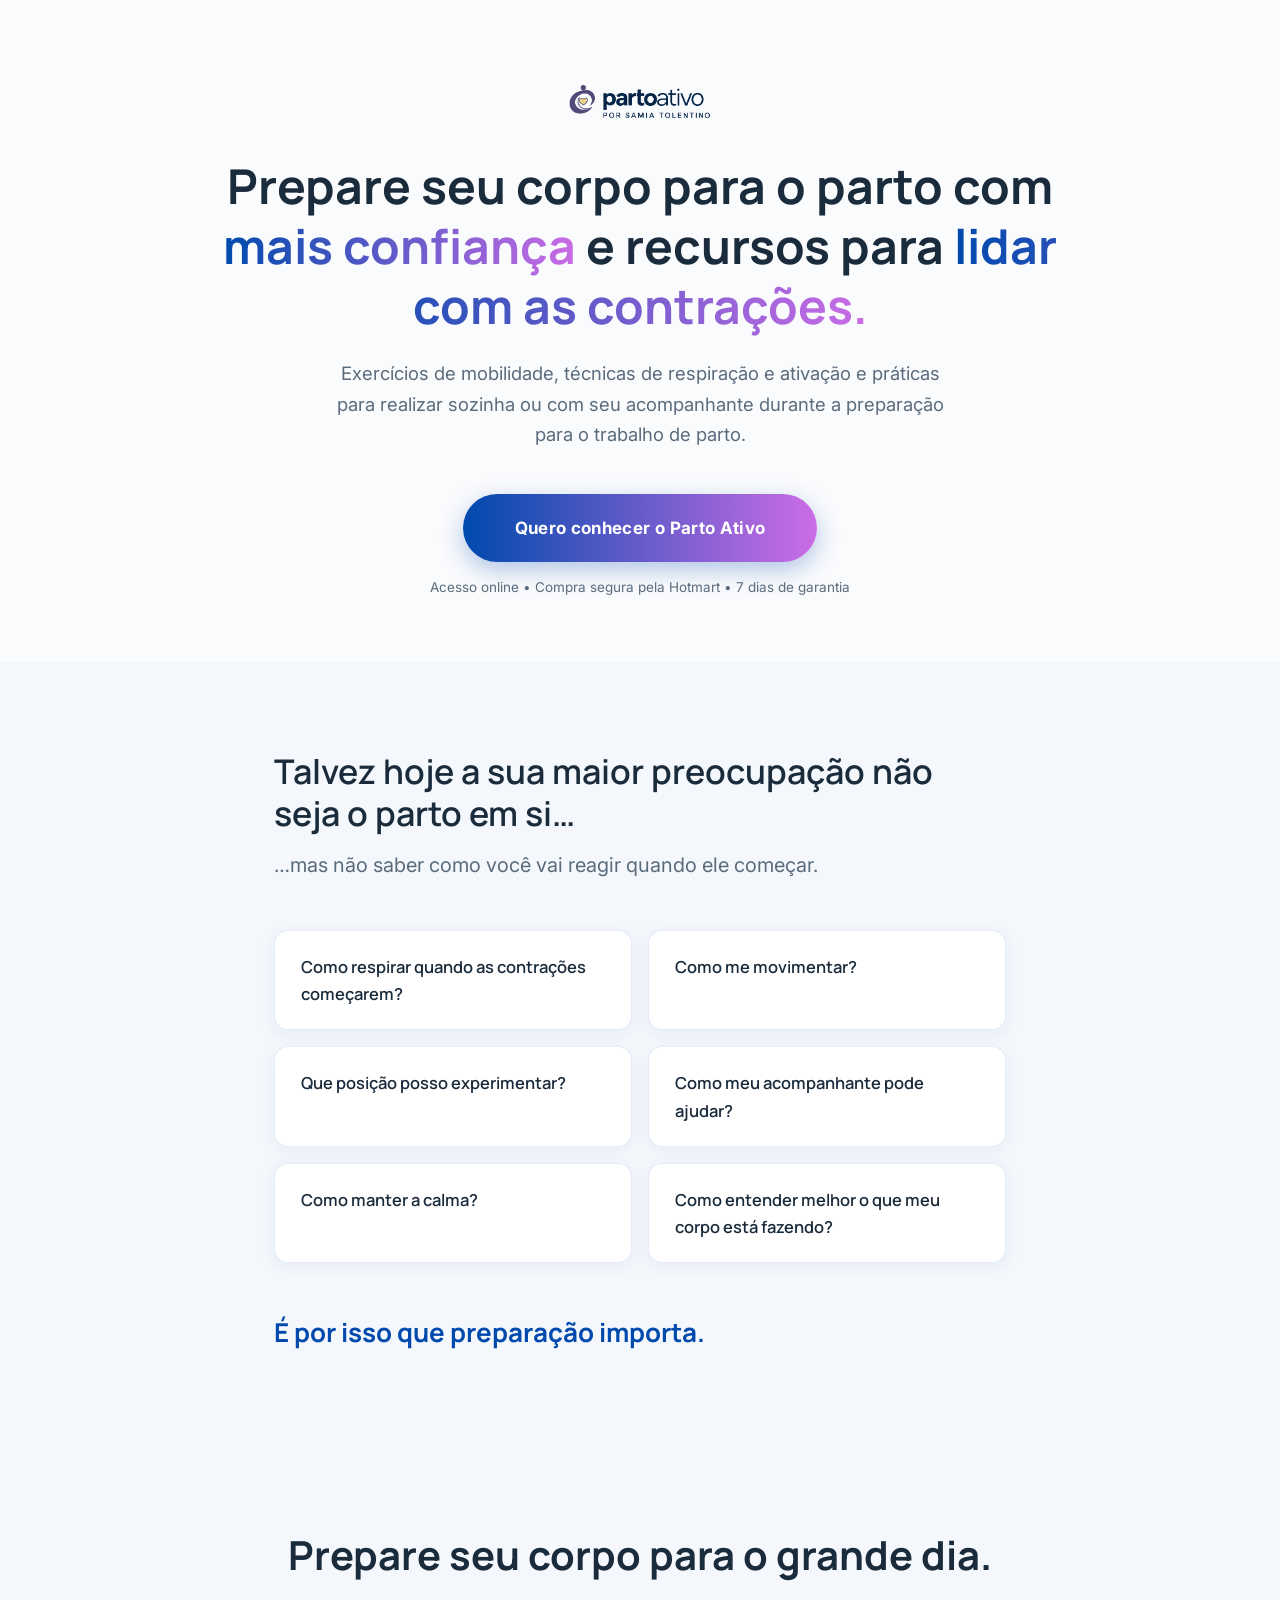
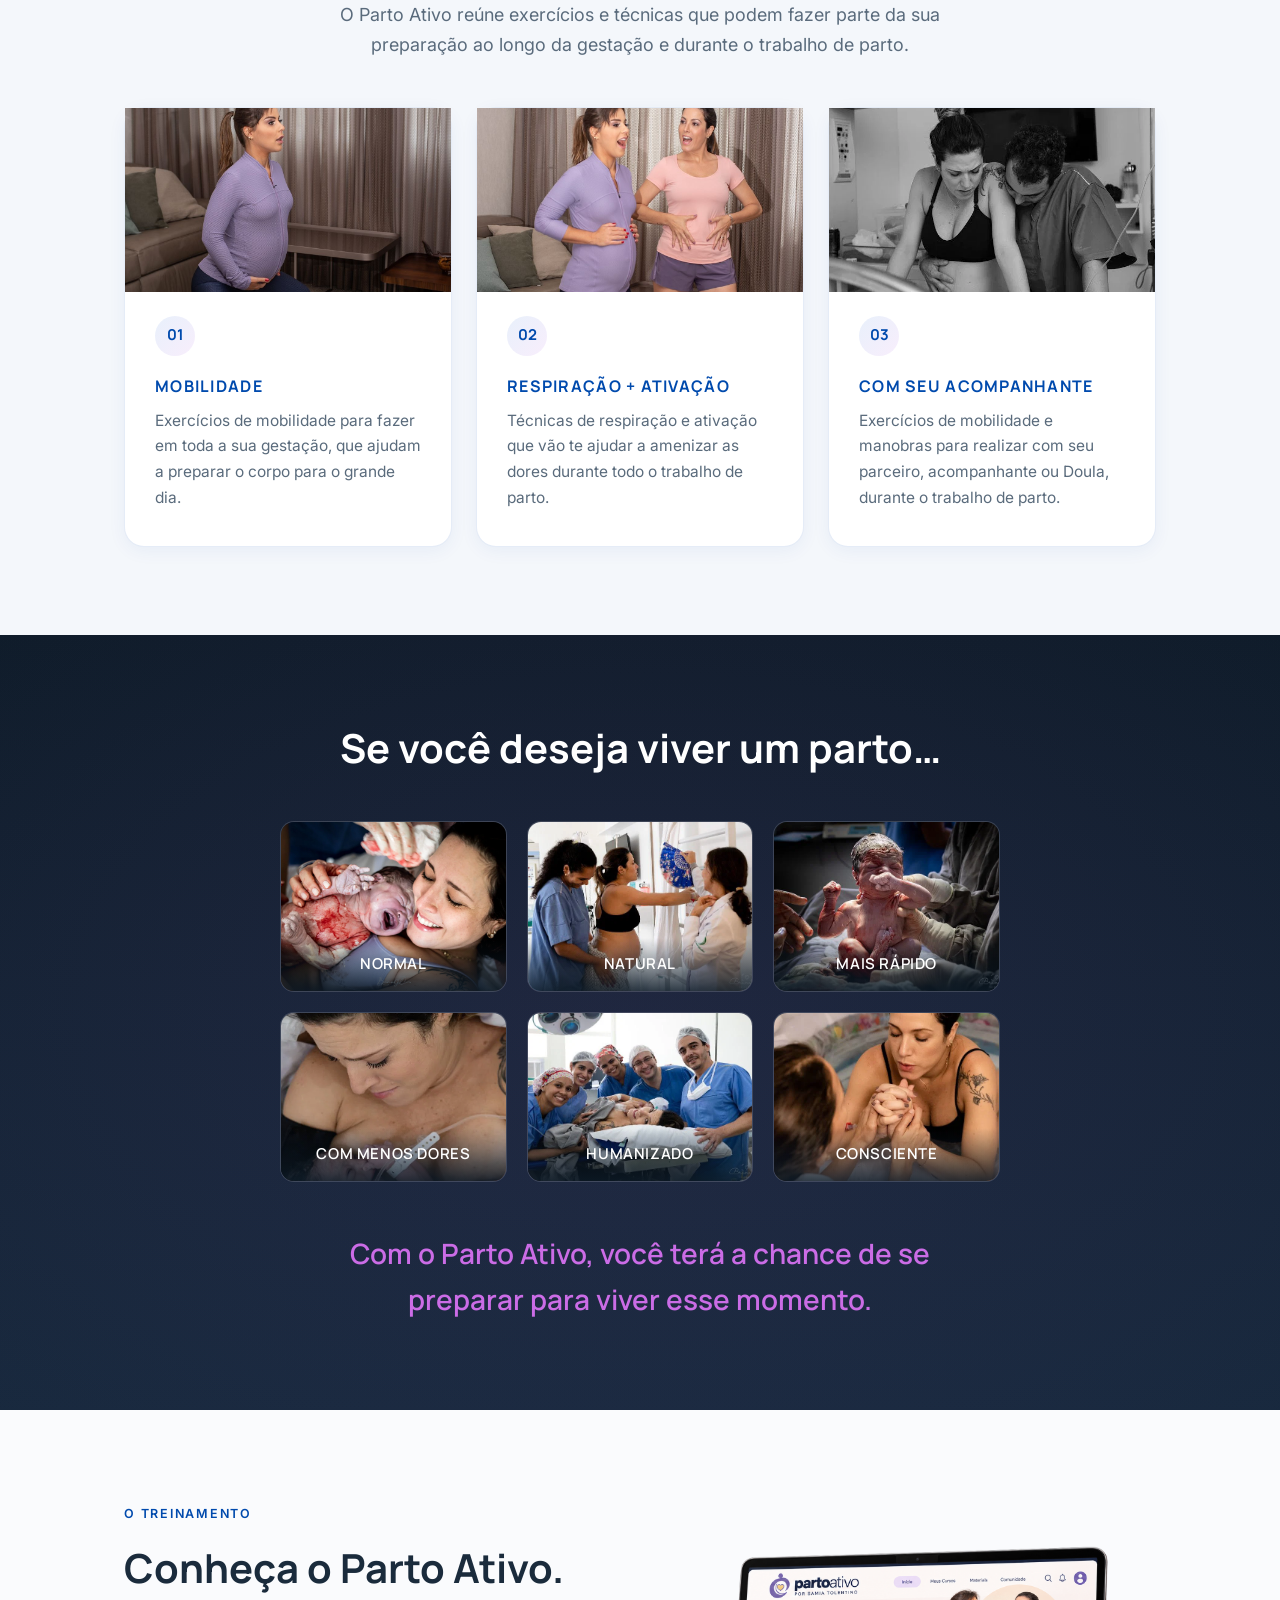
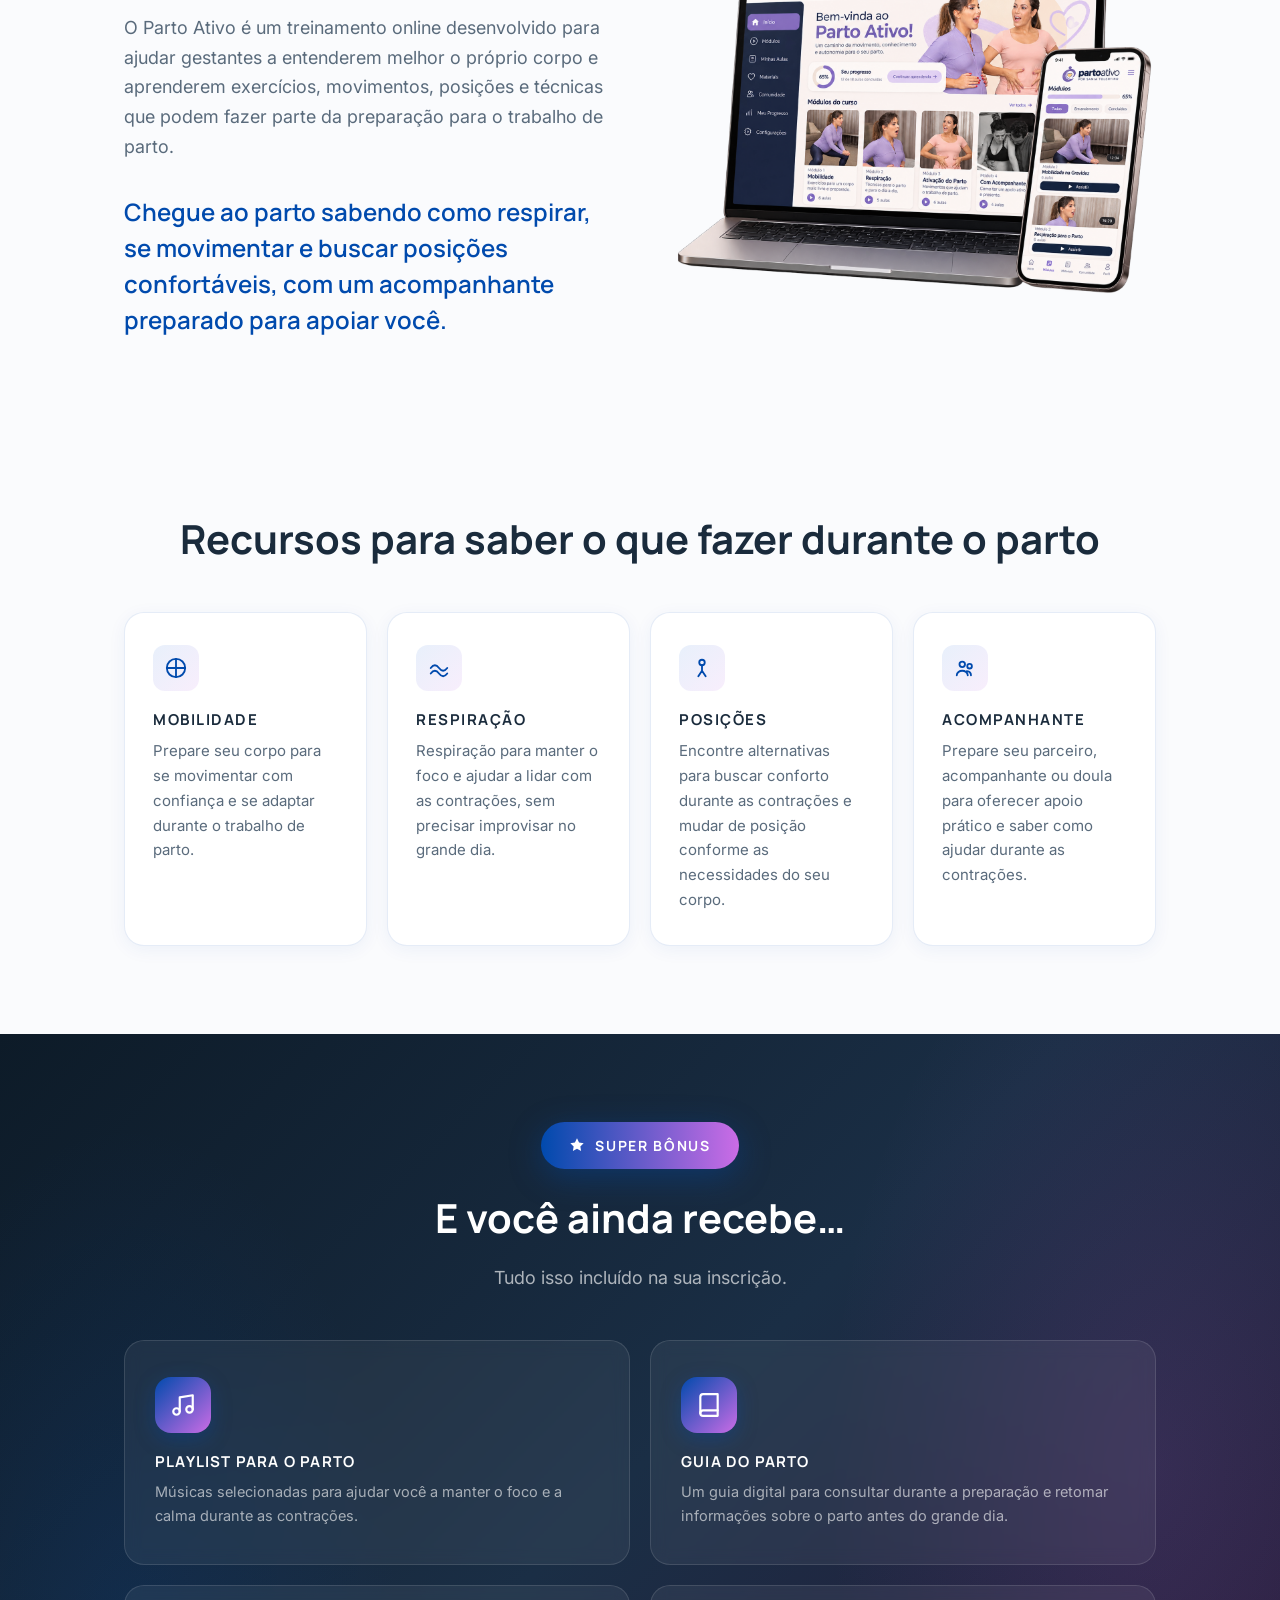
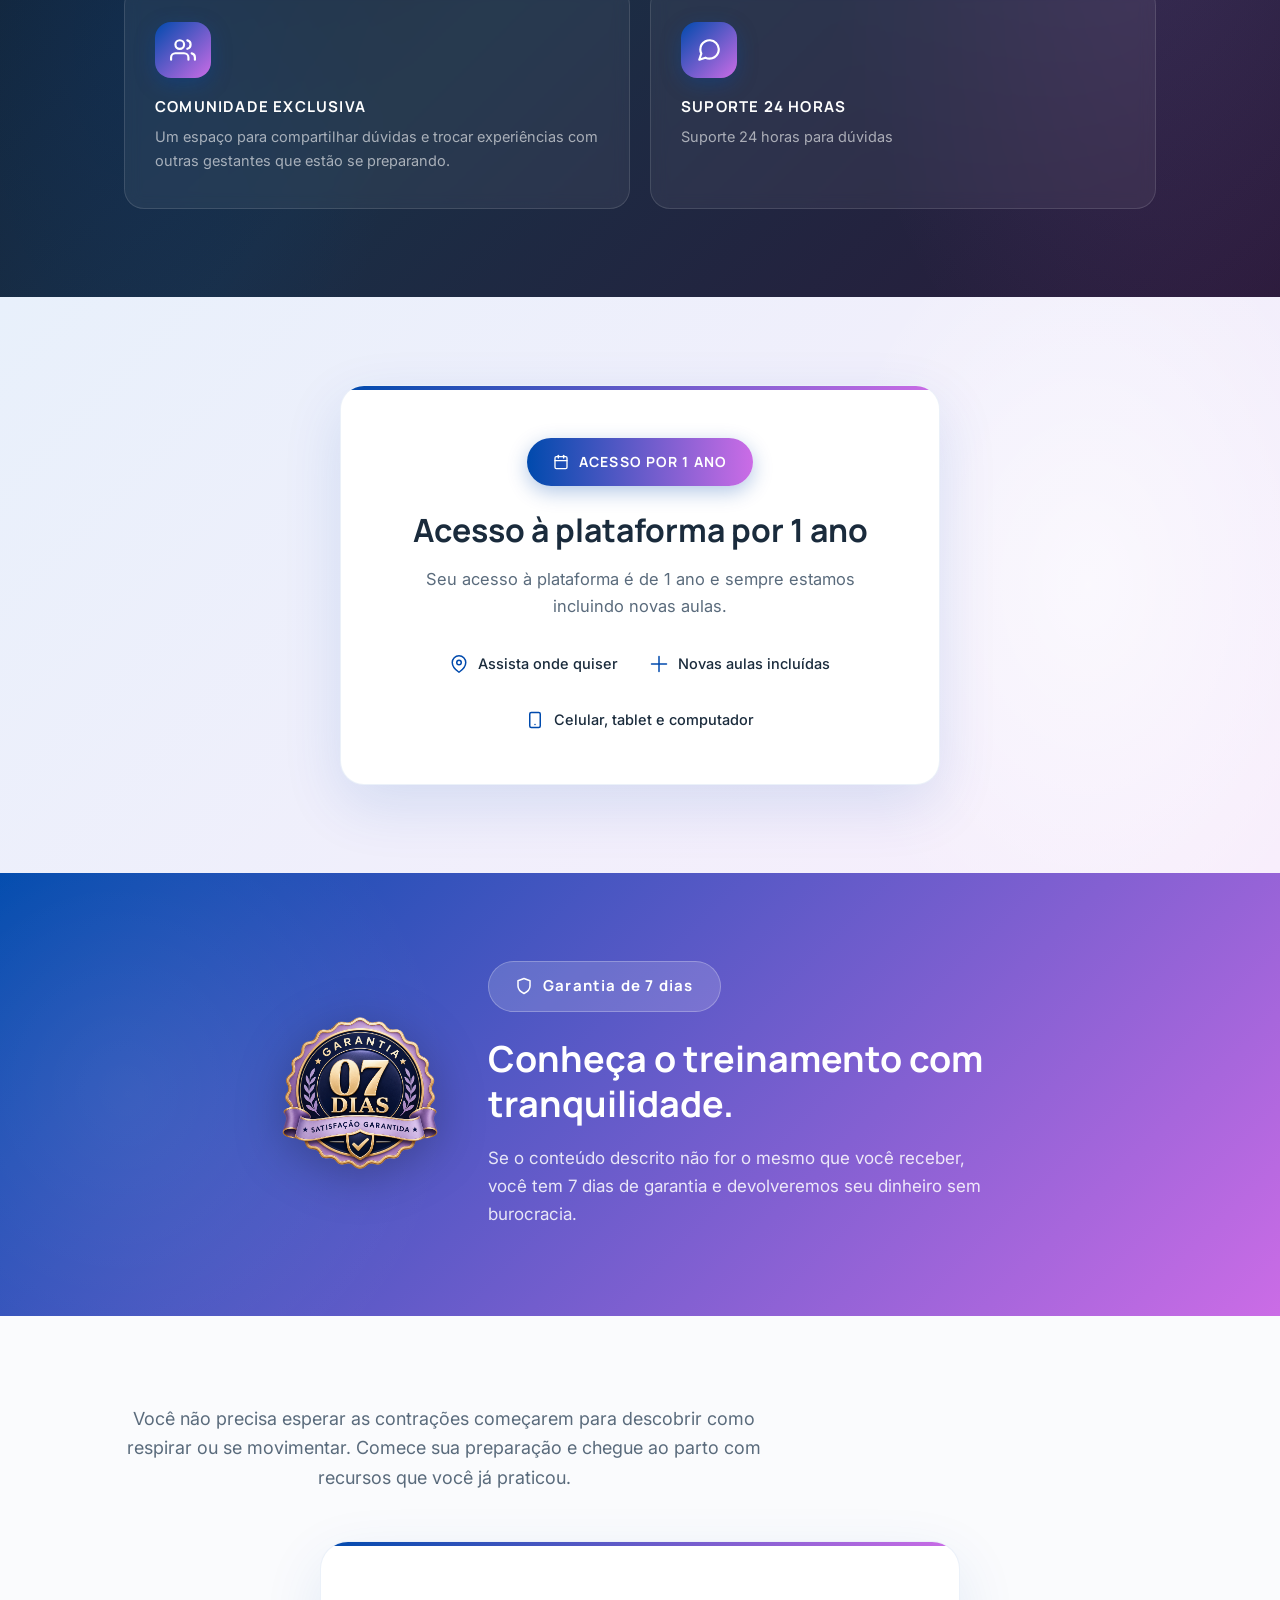
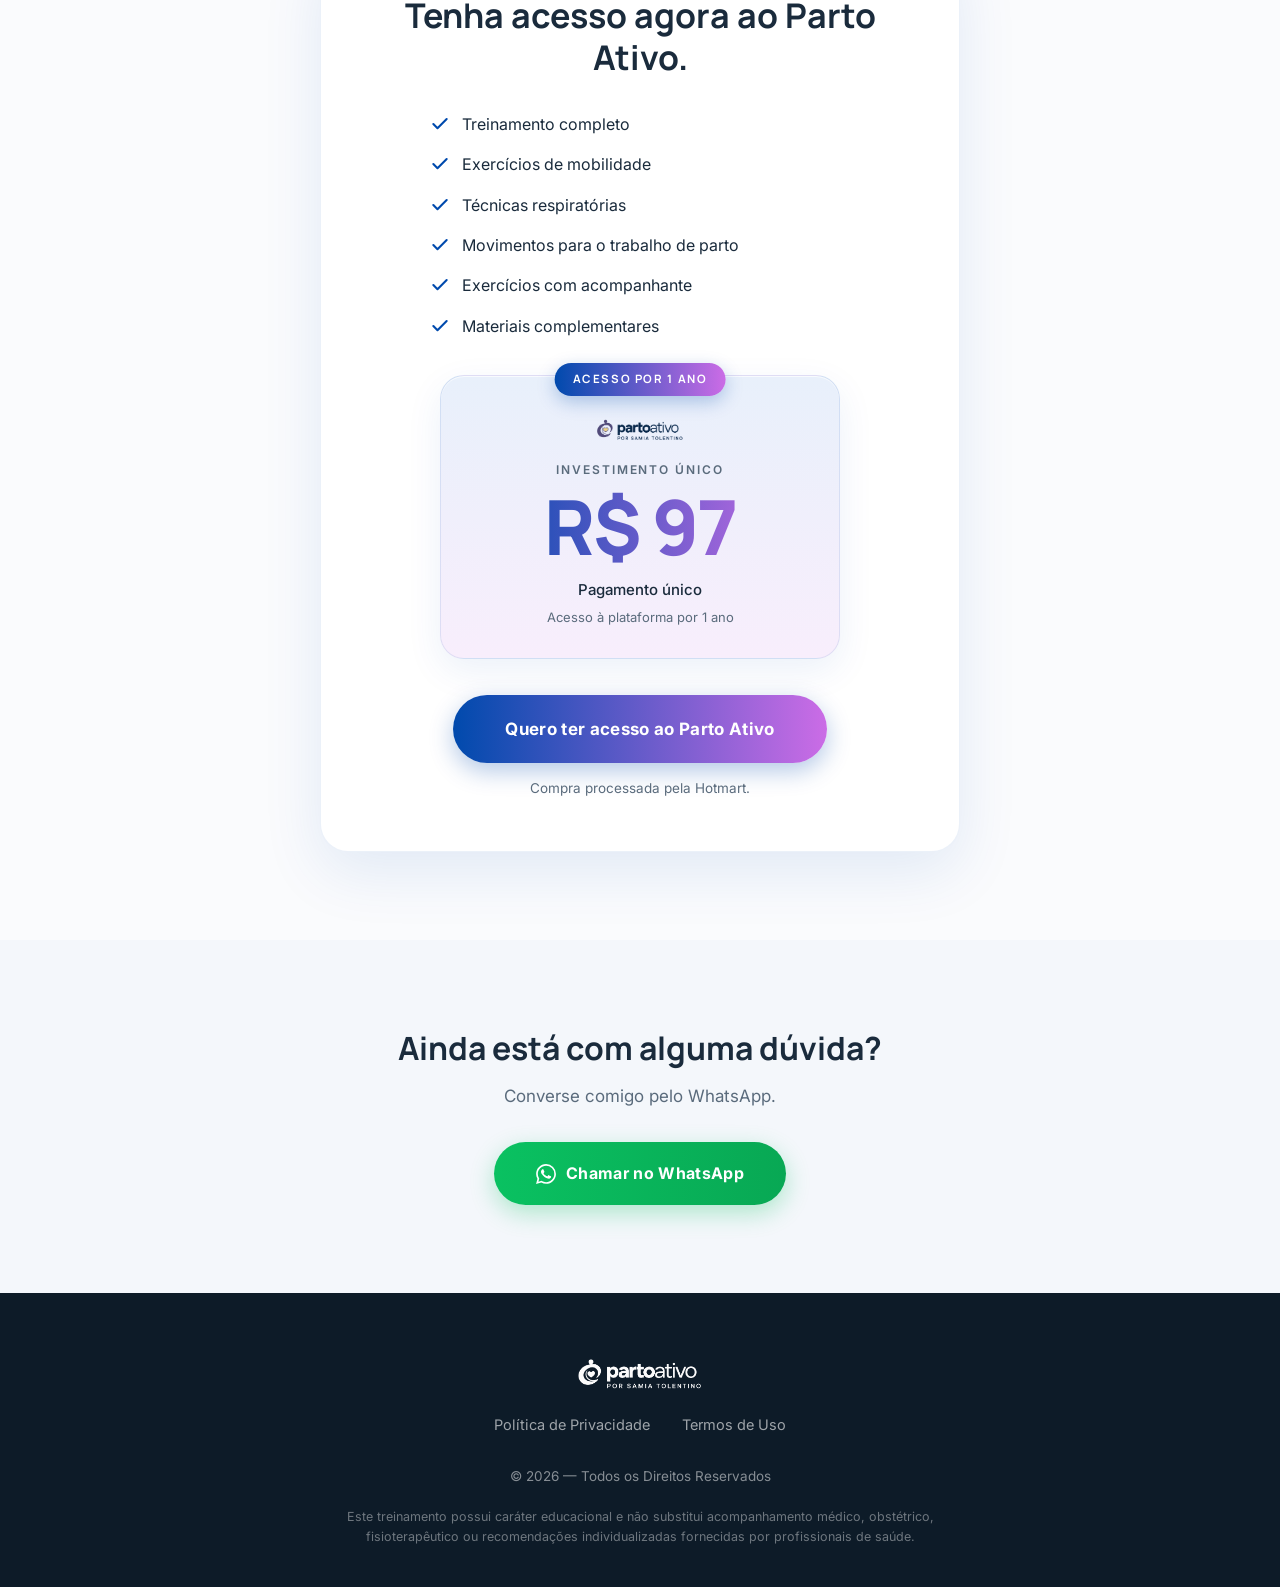
==== commit a2b5c449: "Improve landing page copy and restore VSL source" ====
--- a/vsl/index.html
+++ b/vsl/index.html
@@ -2,12 +2,15 @@
 <html lang="pt-BR">
 <head>
   <base href="/vsl/">
+  <meta name="robots" content="noindex, nofollow">
+  <link rel="canonical" href="https://partoativo.vercel.app/vsl">
+
   <meta charset="UTF-8">
   <meta name="viewport" content="width=device-width, initial-scale=1.0">
-  <title>Parto Ativo — Aprenda como ter um parto mais rápido e com menos dores</title>
+  <title>Parto Ativo — Prepare seu corpo para o trabalho de parto</title>
   <meta name="description" content="Exercícios de mobilidade, técnicas de respiração e ativação e práticas para realizar sozinha ou com seu acompanhante durante a preparação para o trabalho de parto.">
   <meta property="og:title" content="Parto Ativo — Samia Tolentino">
-  <meta property="og:description" content="Aprenda como se preparar para um parto mais rápido e com menos dores, de maneira simples.">
+  <meta property="og:description" content="Prepare seu corpo para o trabalho de parto com movimentos, respiração e posições para buscar conforto e mais confiança.">
   <meta property="og:type" content="website">
   <link rel="icon" type="image/png" href="favicon.png">
   <link rel="preconnect" href="https://fonts.googleapis.com">
@@ -497,7 +500,7 @@
       display: block;
     }
 
-    /* ---------- O que ela aprende ---------- */
+    /* ---------- Recursos para saber o que fazer durante o parto ---------- */
     .cards {
       display: grid;
       grid-template-columns: repeat(auto-fit, minmax(220px, 1fr));
@@ -1105,10 +1108,10 @@
   <header class="hero">
     <div class="container">
       <img src="Logo Partoativo.png" alt="Parto Ativo" class="hero-logo">
-      <h1>Aprenda como se preparar para um parto <span class="gradient-text">mais rápido</span> e com <span class="gradient-text">menos dores</span>, de maneira simples.</h1>
+      <h1>Prepare seu corpo para o parto com <span class="gradient-text">mais confiança</span> e recursos para <span class="gradient-text">lidar com as contrações.</span></h1>
       <p class="subheadline">Exercícios de mobilidade, técnicas de respiração e ativação e práticas para realizar sozinha ou com seu acompanhante durante a preparação para o trabalho de parto.</p>
 
-      <div class="vsl-wrapper">
+      <div class="vsl-wrapper" hidden>
         <div class="vsl-player" id="vslPlayer">
           <div class="vsl-placeholder" id="vslPlaceholder">
             <button class="vsl-play-btn" id="vslPlayBtn" aria-label="Reproduzir vídeo">
@@ -1230,7 +1233,7 @@
             <span class="eyebrow">O treinamento</span>
             <h2 class="section-title">Conheça o Parto Ativo.</h2>
             <p class="section-sub">O Parto Ativo é um treinamento online desenvolvido para ajudar gestantes a entenderem melhor o próprio corpo e aprenderem exercícios, movimentos, posições e técnicas que podem fazer parte da preparação para o trabalho de parto.</p>
-            <p class="ferramenta">Tenha hoje mesmo em suas mãos uma ferramenta poderosíssima para ter o seu tão sonhado parto ativo.</p>
+            <p class="ferramenta">Chegue ao parto sabendo como respirar, se movimentar e buscar posições confortáveis, com um acompanhante preparado para apoiar você.</p>
           </div>
           <div class="reveal">
             <img src="mockup parto ativo.png" alt="Mockup do treinamento Parto Ativo" class="produto-mockup" loading="lazy">
@@ -1243,7 +1246,7 @@
     <section>
       <div class="container">
         <div class="center">
-          <h2 class="section-title reveal">O que ela aprende</h2>
+          <h2 class="section-title reveal">Recursos para saber o que fazer durante o parto</h2>
         </div>
         <div class="cards">
           <div class="card reveal">
@@ -1251,28 +1254,28 @@
               <svg viewBox="0 0 24 24" fill="none" stroke-width="2" stroke-linecap="round" stroke-linejoin="round"><path d="M12 2v20M2 12h20"/><circle cx="12" cy="12" r="10"/></svg>
             </div>
             <h3>Mobilidade</h3>
-            <p>Movimentos para trabalhar mobilidade e consciência corporal.</p>
+            <p>Prepare seu corpo para se movimentar com confiança e se adaptar durante o trabalho de parto.</p>
           </div>
           <div class="card reveal">
             <div class="card-icon">
               <svg viewBox="0 0 24 24" fill="none" stroke-width="2" stroke-linecap="round" stroke-linejoin="round"><path d="M3 12c3-4 6-4 9 0s6 4 9 0"/><path d="M3 18c3-4 6-4 9 0s6 4 9 0"/></svg>
             </div>
             <h3>Respiração</h3>
-            <p>Técnicas respiratórias para diferentes momentos do trabalho de parto.</p>
+            <p>Respiração para manter o foco e ajudar a lidar com as contrações, sem precisar improvisar no grande dia.</p>
           </div>
           <div class="card reveal">
             <div class="card-icon">
               <svg viewBox="0 0 24 24" fill="none" stroke-width="2" stroke-linecap="round" stroke-linejoin="round"><circle cx="12" cy="6" r="3"/><path d="M12 9v6M8 21l4-6 4 6"/></svg>
             </div>
             <h3>Posições</h3>
-            <p>Movimentos e posições que podem ser experimentados durante o processo.</p>
+            <p>Encontre alternativas para buscar conforto durante as contrações e mudar de posição conforme as necessidades do seu corpo.</p>
           </div>
           <div class="card reveal">
             <div class="card-icon">
               <svg viewBox="0 0 24 24" fill="none" stroke-width="2" stroke-linecap="round" stroke-linejoin="round"><circle cx="9" cy="8" r="3"/><circle cx="17" cy="10" r="2.5"/><path d="M3 20c0-3 3-5 6-5s6 2 6 5M14 15.5c2.5.3 4.5 2 4.5 4.5"/></svg>
             </div>
             <h3>Acompanhante</h3>
-            <p>Práticas que podem ser realizadas com parceiro, acompanhante ou doula.</p>
+            <p>Prepare seu parceiro, acompanhante ou doula para oferecer apoio prático e saber como ajudar durante as contrações.</p>
           </div>
         </div>
       </div>
@@ -1295,21 +1298,21 @@
               <svg viewBox="0 0 24 24" fill="none" stroke-width="2" stroke-linecap="round" stroke-linejoin="round"><path d="M9 18V5l12-2v13"/><circle cx="6" cy="18" r="3"/><circle cx="18" cy="16" r="3"/></svg>
             </div>
             <h3>Playlist para o parto</h3>
-            <p>Playlist Spotify para o parto</p>
+            <p>Músicas selecionadas para ajudar você a manter o foco e a calma durante as contrações.</p>
           </div>
           <div class="bonus-card reveal">
             <div class="bonus-icon">
               <svg viewBox="0 0 24 24" fill="none" stroke-width="2" stroke-linecap="round" stroke-linejoin="round"><path d="M4 19.5A2.5 2.5 0 016.5 17H20"/><path d="M6.5 2H20v20H6.5A2.5 2.5 0 014 19.5v-15A2.5 2.5 0 016.5 2z"/></svg>
             </div>
-            <h3>Ebook sobre o parto</h3>
-            <p>Material complementar em formato digital</p>
+            <h3>Guia do parto</h3>
+            <p>Um guia digital para consultar durante a preparação e retomar informações sobre o parto antes do grande dia.</p>
           </div>
           <div class="bonus-card reveal">
             <div class="bonus-icon">
               <svg viewBox="0 0 24 24" fill="none" stroke-width="2" stroke-linecap="round" stroke-linejoin="round"><path d="M17 21v-2a4 4 0 00-4-4H5a4 4 0 00-4 4v2"/><circle cx="9" cy="7" r="4"/><path d="M23 21v-2a4 4 0 00-3-3.87"/><path d="M16 3.13a4 4 0 010 7.75"/></svg>
             </div>
             <h3>Comunidade exclusiva</h3>
-            <p>Comunidade exclusiva de gestantes</p>
+            <p>Um espaço para compartilhar dúvidas e trocar experiências com outras gestantes que estão se preparando.</p>
           </div>
           <div class="bonus-card reveal">
             <div class="bonus-icon">
@@ -1323,30 +1326,7 @@
     </section>
 
     <!-- ============ 13. DEPOIMENTOS ============ -->
-    <section class="depoimentos">
-      <div class="container">
-        <div class="center">
-          <h2 class="section-title reveal">Experiências de quem decidiu se preparar</h2>
-        </div>
-        <div class="testimonials">
-          <div class="testimonial reveal">
-            <div class="testimonial-video">[Depoimento em vídeo 01]</div>
-            <p class="testimonial-text">[Depoimento real 01]</p>
-            <span class="testimonial-author">[Nome]</span>
-          </div>
-          <div class="testimonial reveal">
-            <div class="testimonial-video">[Depoimento em vídeo 02]</div>
-            <p class="testimonial-text">[Depoimento real 02]</p>
-            <span class="testimonial-author">[Nome]</span>
-          </div>
-          <div class="testimonial reveal">
-            <div class="testimonial-video">[Depoimento em vídeo 03]</div>
-            <p class="testimonial-text">[Depoimento real 03]</p>
-            <span class="testimonial-author">[Nome]</span>
-          </div>
-        </div>
-      </div>
-    </section>
+    <!-- Inserir somente depoimentos reais com autorização de publicação. -->
 
     <!-- ============ 14. ACESSO POR 1 ANO ============ -->
     <section class="acesso">
@@ -1396,6 +1376,7 @@
     <!-- ============ 16. OFERTA + CTA ============ -->
     <section>
       <div class="container">
+        <p class="section-sub center">Você não precisa esperar as contrações começarem para descobrir como respirar ou se movimentar. Comece sua preparação e chegue ao parto com recursos que você já praticou.</p>
         <div class="oferta-card reveal">
           <h2>Tenha acesso agora ao Parto Ativo.</h2>
           <ul class="oferta-list">
@@ -1409,7 +1390,7 @@
           <div class="price-section">
             <span class="price-pill">Acesso por 1 ano</span>
             <img src="Logo Partoativo.png" alt="Parto Ativo" class="price-logo">
-            <p class="price-label">Investmento único</p>
+            <p class="price-label">Investimento único</p>
             <p class="price">R$ 97</p>
             <p class="price-installments">Pagamento único</p>
             <p class="price-note">Acesso à plataforma por 1 ano</p>
@@ -1438,8 +1419,8 @@
     <div class="container">
       <img src="logo parto ativo branco.png" alt="Parto Ativo" class="footer-logo">
       <nav class="footer-links" aria-label="Links do rodapé">
-        <a href="#">Política de Privacidade</a>
-        <a href="#">Termos de Uso</a>
+        <a href="/privacidade.html">Política de Privacidade</a>
+        <a href="/termos.html">Termos de Uso</a>
       </nav>
       <p class="footer-copy">© <span id="year"></span> — Todos os Direitos Reservados</p>
       <p class="footer-disclaimer">Este treinamento possui caráter educacional e não substitui acompanhamento médico, obstétrico, fisioterapêutico ou recomendações individualizadas fornecidas por profissionais de saúde.</p>
@@ -1460,7 +1441,7 @@
     // 0 = exibe imediatamente. Ex.: 30, 120, 300, 600
     const VSL_CTA_DELAY = 0;
 
-    // URL do embed da VSL (YouTube, Vimeo, Hotmart...). Deixe vazio para manter o placeholder.
+    // URL do embed da VSL (YouTube, Vimeo, Hotmart...). Enquanto estiver vazio, o player fica oculto.
     const VSL_EMBED_URL = "";
 
     // ============================================================
@@ -1490,6 +1471,7 @@
     }
 
     if (VSL_EMBED_URL) {
+      document.querySelector('.vsl-wrapper').hidden = false;
       vslPlayBtn.addEventListener('click', () => {
         vslEmbed.src = VSL_EMBED_URL + (VSL_EMBED_URL.includes('?') ? '&' : '?') + 'autoplay=1';
         vslEmbed.classList.add('active');
